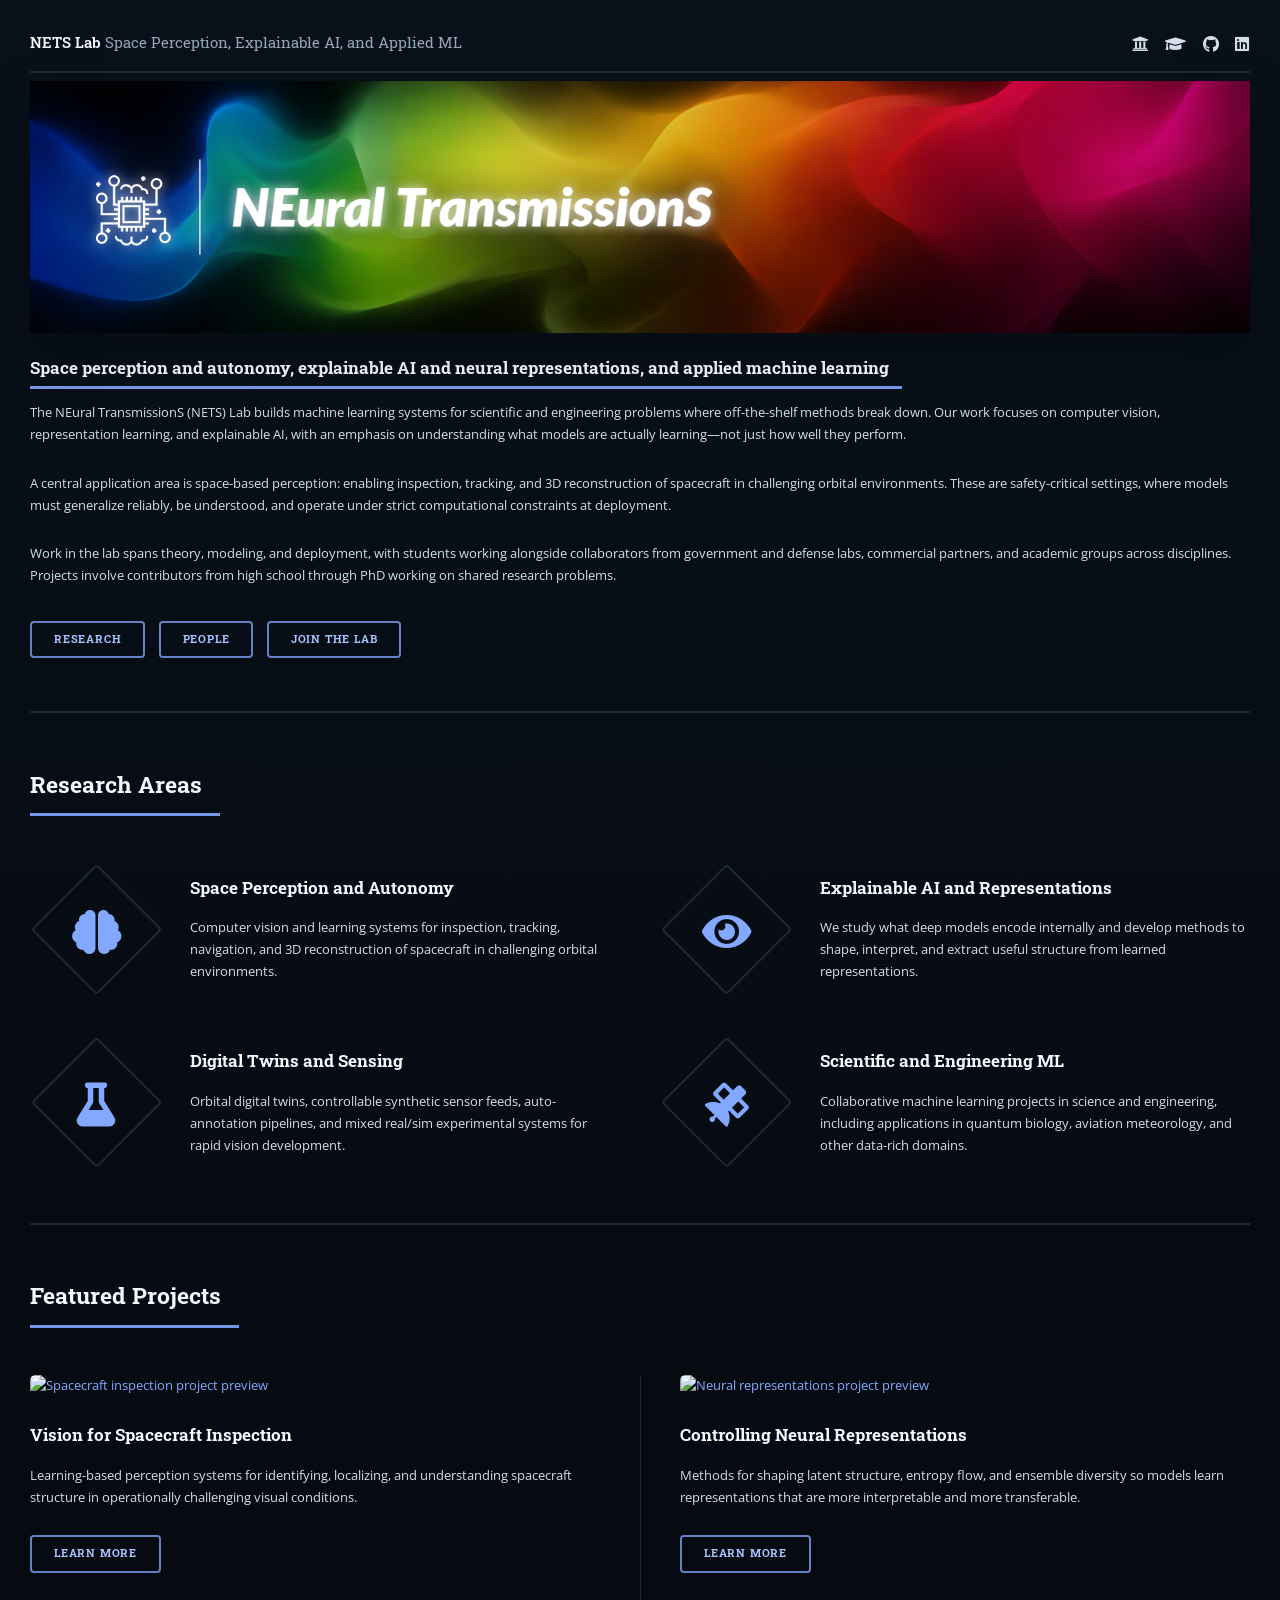
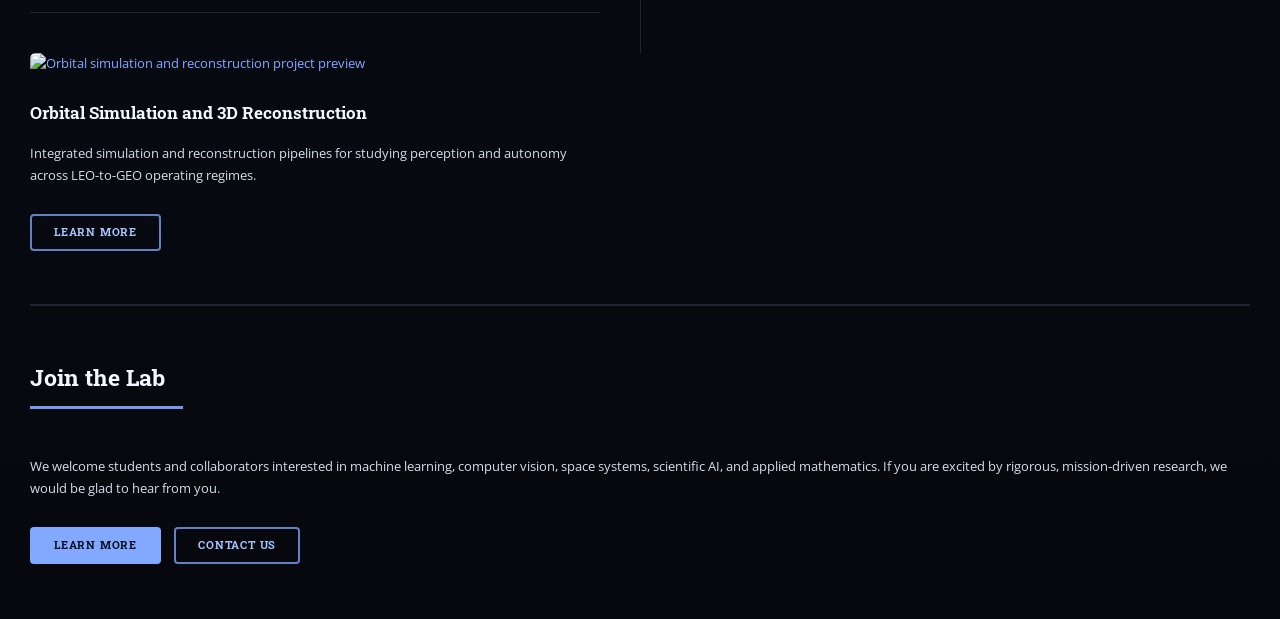
==== index.html @ 6cf7d1a0 "Initial NETS Lab website" ====
<!DOCTYPE HTML>
<!--
	Based on Editorial by HTML5 UP
	html5up.net | @ajlkn
	Free for personal and commercial use under the CCA 3.0 license
-->
<html>
	<head>
		<title>NETS Lab | NEural TransmissionS Lab</title>
		<meta charset="utf-8" />
		<meta name="viewport" content="width=device-width, initial-scale=1, user-scalable=no" />
		<meta name="description" content="NETS Lab studies space perception and autonomy, explainable AI and neural representations, and applied machine learning for scientific and engineering problems." />
		<link rel="stylesheet" href="assets/css/main.css" />
	</head>
	<body class="is-preload home-page">

		<!-- Wrapper -->
		<div id="wrapper">

			<!-- Main -->
			<div id="main">
				<div class="inner">

					<!-- Header -->
					<header id="header">
						<a href="index.html" class="logo">
							<strong>NETS Lab</strong>
							<span>Space Perception, Explainable AI, and Applied ML</span>
						</a>
						<ul class="icons">
							<li><a href="https://www.fit.edu/faculty-profiles/w/white-ryan/" class="icon solid fa-university"><span class="label">Faculty Profile</span></a></li>
							<li><a href="https://scholar.google.com/citations?hl=en&user=SHsJP3cAAAAJ&view_op=list_works" class="icon solid fa-graduation-cap"><span class="label">Google Scholar</span></a></li>
							<li><a href="https://github.com/NEural-TransmissionS" class="icon brands fa-github"><span class="label">GitHub</span></a></li>
							<li><a href="https://www.linkedin.com/in/ryan-white-326301b/" class="icon brands fa-linkedin"><span class="label">LinkedIn</span></a></li>
						</ul>
					</header>

					<!-- Banner -->
					<section class="banner-hero" aria-labelledby="nets-lab-title">
						<img src="images/nets-banner-bg.png" class="banner-bg" alt="" aria-hidden="true" />
						<div class="banner-overlay" aria-hidden="true"></div>
						<div class="banner-content">
							<img src="images/nets-banner-white.png" alt="NETS Lab logo" class="banner-logo" />
						</div>
					</section>

					<ul class="actions mobile-home-nav">
						<li><a href="about.html" class="button small">About</a></li>
						<li><a href="research.html" class="button small">Research</a></li>
						<li><a href="research.html#representative-projects" class="button small">Projects</a></li>
						<li><a href="research.html#all-publications" class="button small">Publications</a></li>
						<li><a href="people.html" class="button small">People</a></li>
						<li><a href="join.html" class="button small">Join</a></li>
						<li><a href="contact.html" class="button small">Contact</a></li>
					</ul>

					<!-- Intro -->
					<section class="home-intro">
						<header class="major">
							<h3 id="nets-lab-title">Space perception and autonomy, explainable AI and neural representations, and applied machine learning</h3>
						</header>

						<p>
							The NEural TransmissionS (NETS) Lab builds machine learning systems for scientific and engineering problems where off-the-shelf methods break down. Our work focuses on computer vision, representation learning, and explainable AI, with an emphasis on understanding what models are actually learning—not just how well they perform.
						</p>

						<p>
							A central application area is space-based perception: enabling inspection, tracking, and 3D reconstruction of spacecraft in challenging orbital environments. These are safety-critical settings, where models must generalize reliably, be understood, and operate under strict computational constraints at deployment.
						</p>

						<p>
							Work in the lab spans theory, modeling, and deployment, with students working alongside collaborators from government and defense labs, commercial partners, and academic groups across disciplines. Projects involve contributors from high school through PhD working on shared research problems.
						</p>

						<ul class="actions">
							<li><a href="research.html" class="button big">Research</a></li>
							<li><a href="people.html" class="button">People</a></li>
							<li><a href="join.html" class="button">Join the Lab</a></li>
						</ul>

					</section>

					<!-- Section: Research Areas -->
					<section>
						<header class="major">
							<h2>Research Areas</h2>
						</header>
						<div class="features">

							<article>
								<span class="icon solid fa-brain"></span>
								<div class="content">
									<h3>Space Perception and Autonomy</h3>
									<p>
										Computer vision and learning systems for inspection, tracking, navigation, and 3D reconstruction of spacecraft in challenging orbital environments.
									</p>
								</div>
							</article>

							<article>
								<span class="icon solid fa-eye"></span>
								<div class="content">
									<h3>Explainable AI and Representations</h3>
									<p>
										We study what deep models encode internally and develop methods to shape, interpret, and extract useful structure from learned representations.
									</p>
								</div>
							</article>

							<article>
								<span class="icon solid fa-flask"></span>
								<div class="content">
									<h3>Digital Twins and Sensing</h3>
									<p>
										Orbital digital twins, controllable synthetic sensor feeds, auto-annotation pipelines, and mixed real/sim experimental systems for rapid vision development.
									</p>
								</div>
							</article>

							<article>
								<span class="icon solid fa-satellite"></span>
								<div class="content">
									<h3>Scientific and Engineering ML</h3>
									<p>
										Collaborative machine learning projects in science and engineering, including applications in quantum biology, aviation meteorology, and other data-rich domains.
									</p>
								</div>
							</article>

						</div>
					</section>

					<!-- Section: Featured Projects -->
					<section>
						<header class="major">
							<h2>Featured Projects</h2>
						</header>
						<div class="posts">

							<article>
								<a href="research.html#representative-projects" class="image"><img src="images/project-1.jpg" alt="Spacecraft inspection project preview" /></a>
								<h3>Vision for Spacecraft Inspection</h3>
								<p>
									Learning-based perception systems for identifying, localizing, and understanding spacecraft structure in operationally challenging visual conditions.
								</p>
								<ul class="actions">
									<li><a href="research.html#representative-projects" class="button">Learn More</a></li>
								</ul>
							</article>

							<article>
								<a href="research.html#representative-projects" class="image"><img src="images/project-2.jpg" alt="Neural representations project preview" /></a>
								<h3>Controlling Neural Representations</h3>
								<p>
									Methods for shaping latent structure, entropy flow, and ensemble diversity so models learn representations that are more interpretable and more transferable.
								</p>
								<ul class="actions">
									<li><a href="research.html#representative-projects" class="button">Learn More</a></li>
								</ul>
							</article>

							<article>
								<a href="research.html#representative-projects" class="image"><img src="images/project-3.jpg" alt="Orbital simulation and reconstruction project preview" /></a>
								<h3>Orbital Simulation and 3D Reconstruction</h3>
								<p>
									Integrated simulation and reconstruction pipelines for studying perception and autonomy across LEO-to-GEO operating regimes.
								</p>
								<ul class="actions">
									<li><a href="research.html#representative-projects" class="button">Learn More</a></li>
								</ul>
							</article>

						</div>
					</section>

					<!-- Section: Join -->
					<section>
						<header class="major">
							<h2>Join the Lab</h2>
						</header>
						<p>
							We welcome students and collaborators interested in machine learning, computer vision, space systems, scientific AI, and applied mathematics. If you are excited by rigorous, mission-driven research, we would be glad to hear from you.
						</p>
						<ul class="actions">
							<li><a href="join.html" class="button primary">Learn More</a></li>
							<li><a href="contact.html" class="button">Contact Us</a></li>
						</ul>
					</section>

				</div>
			</div>

			<!-- Sidebar -->
			<div id="sidebar">
				<div class="inner">

					<!-- Menu -->
					<nav id="menu">
						<header class="major">
							<h2>Menu</h2>
						</header>
						<ul>
							<li><a href="index.html">Home</a></li>
							<li><a href="about.html">About the Lab</a></li>

							<li><a href="research.html">Research</a></li>
							<li><a href="people.html">People</a></li>

							<li><a href="join.html">Join the Lab</a></li>
							<li><a href="contact.html">Contact</a></li>
						</ul>
					</nav>

					<!-- Quick Links -->
					<section>
						<header class="major">
							<h2>Quick Links</h2>
						</header>
						<div class="mini-posts">

							<article>
								<a href="research.html#all-publications" class="image"><img src="images/publications-preview.jpg" alt="Publications preview" /></a>
								<p>Browse recent publications and selected scholarly output from the lab.</p>
							</article>

							<article>
								<a href="people.html" class="image"><img src="images/nets-people-preview.jpg" alt="NETS Lab group photo" /></a>
								<p>Meet current students, researchers, and collaborators in the lab.</p>
							</article>

							<article>
								<a href="join.html" class="image"><img src="images/join-preview.jpg" alt="Join preview" /></a>
								<p>Learn about opportunities for undergraduate, master's, and PhD students.</p>
							</article>

						</div>
						<ul class="actions">
							<li><a href="about.html" class="button">About NETS</a></li>
						</ul>
					</section>

					<!-- Contact -->
					<section>
						<header class="major">
							<h2>Get in touch</h2>
						</header>
						<p>
							For collaboration inquiries, student opportunities, or general questions about the lab, feel free to reach out.
						</p>
						<ul class="contact">
							<li class="icon solid fa-envelope">
								<a href="mailto:rwhite@fit.edu">rwhite@fit.edu</a>
							</li>
							<li class="icon solid fa-building">
								Florida Institute of Technology<br />
								Department of Mathematics and Systems Engineering<br />
								Melbourne, Florida
							</li>
							<li class="icon solid fa-globe">
								<a href="https://www.fit.edu/faculty-profiles/w/white-ryan/">Florida Tech faculty profile</a>
							</li>
						</ul>
					</section>

					<!-- Footer -->
					<footer id="footer">
						<p class="copyright">
							&copy; 2026 NETS Lab. All rights reserved.
						</p>
					</footer>

				</div>
			</div>

		</div>

		<!-- Scripts -->
		<script src="assets/js/jquery.min.js"></script>
		<script src="assets/js/browser.min.js"></script>
		<script src="assets/js/breakpoints.min.js"></script>
		<script src="assets/js/util.js"></script>
		<script src="assets/js/main.js"></script>

	</body>
</html>
---- assets/css/main.css ----
@import url(fontawesome-all.min.css);
@import url("https://fonts.googleapis.com/css?family=Open+Sans:400,600,400italic,600italic|Roboto+Slab:400,700");
/*
	Editorial by HTML5 UP
	html5up.net | @ajlkn
	Free for personal and commercial use under the CCA 3.0 license (html5up.net/license)
*/
html, body, div, span, applet, object,
iframe, h1, h2, h3, h4, h5, h6, p, blockquote,
pre, a, abbr, acronym, address, big, cite,
code, del, dfn, em, img, ins, kbd, q, s, samp,
small, strike, strong, sub, sup, tt, var, b,
u, i, center, dl, dt, dd, ol, ul, li, fieldset,
form, label, legend, table, caption, tbody,
tfoot, thead, tr, th, td, article, aside,
canvas, details, embed, figure, figcaption,
footer, header, hgroup, menu, nav, output, ruby,
section, summary, time, mark, audio, video {
  margin: 0;
  padding: 0;
  border: 0;
  font-size: 100%;
  font: inherit;
  vertical-align: baseline; }

article, aside, details, figcaption, figure,
footer, header, hgroup, menu, nav, section {
  display: block; }

body {
  line-height: 1; }

ol, ul {
  list-style: none; }

blockquote, q {
  quotes: none; }
  blockquote:before, blockquote:after, q:before, q:after {
    content: '';
    content: none; }

table {
  border-collapse: collapse;
  border-spacing: 0; }

body {
  -webkit-text-size-adjust: none; }

mark {
  background-color: transparent;
  color: inherit; }

input::-moz-focus-inner {
  border: 0;
  padding: 0; }

input, select, textarea {
  -moz-appearance: none;
  -webkit-appearance: none;
  -ms-appearance: none;
  appearance: none; }

/* Basic */
@-ms-viewport {
  width: device-width; }

body {
  -ms-overflow-style: scrollbar; }

@media screen and (max-width: 480px) {
  html, body {
    min-width: 320px; } }

html {
  box-sizing: border-box; }

*, *:before, *:after {
  box-sizing: inherit; }

:root {
  --nets-bg: #06080d;
  --nets-bg-elevated: #0b1119;
  --nets-bg-panel: #101823;
  --nets-bg-soft: #131d29;
  --nets-text: #d5dde8;
  --nets-text-strong: #f3f7ff;
  --nets-text-muted: #97a6ba;
  --nets-border: rgba(128, 148, 175, 0.2);
  --nets-accent: #83a8ff;
  --nets-accent-strong: #a9c5ff;
  --nets-shadow: 0 24px 64px rgba(0, 0, 0, 0.34);
}

body {
  background: #ffffff; }
  body.is-preload *, body.is-preload *:before, body.is-preload *:after, body.is-resizing *, body.is-resizing *:before, body.is-resizing *:after {
    -moz-animation: none !important;
    -webkit-animation: none !important;
    -ms-animation: none !important;
    animation: none !important;
    -moz-transition: none !important;
    -webkit-transition: none !important;
    -ms-transition: none !important;
    transition: none !important; }

/* Type */
body, input, select, textarea {
  color: #7f888f;
  font-family: "Open Sans", sans-serif;
  font-size: 13pt;
  font-weight: 400;
  line-height: 1.65; }
  @media screen and (max-width: 1680px) {
    body, input, select, textarea {
      font-size: 11pt; } }
  @media screen and (max-width: 1280px) {
    body, input, select, textarea {
      font-size: 10pt; } }
  @media screen and (max-width: 360px) {
    body, input, select, textarea {
      font-size: 9pt; } }

a {
  -moz-transition: color 0.2s ease-in-out, border-bottom-color 0.2s ease-in-out;
  -webkit-transition: color 0.2s ease-in-out, border-bottom-color 0.2s ease-in-out;
  -ms-transition: color 0.2s ease-in-out, border-bottom-color 0.2s ease-in-out;
  transition: color 0.2s ease-in-out, border-bottom-color 0.2s ease-in-out;
  border-bottom: dotted 1px;
  color: #f56a6a;
  text-decoration: none; }
  a:hover {
    border-bottom-color: #f56a6a;
    color: #f56a6a !important; }
    a:hover strong {
      color: inherit; }

strong, b {
  color: #3d4449;
  font-weight: 600; }

em, i {
  font-style: italic; }

p {
  margin: 0 0 2em 0; }

h1, h2, h3, h4, h5, h6 {
  color: #3d4449;
  font-family: "Roboto Slab", serif;
  font-weight: 700;
  line-height: 1.5;
  margin: 0 0 1em 0; }
  h1 a, h2 a, h3 a, h4 a, h5 a, h6 a {
    color: inherit;
    text-decoration: none;
    border-bottom: 0; }

h1 {
  font-size: 4em;
  margin: 0 0 0.5em 0;
  line-height: 1.3; }

h2 {
  font-size: 1.75em; }

h3 {
  font-size: 1.25em; }

h4 {
  font-size: 1.1em; }

h5 {
  font-size: 0.9em; }

h6 {
  font-size: 0.7em; }

@media screen and (max-width: 1680px) {
  h1 {
    font-size: 3.5em; } }

@media screen and (max-width: 980px) {
  h1 {
    font-size: 3.25em; } }

@media screen and (max-width: 736px) {
  h1 {
    font-size: 2em;
    line-height: 1.4; }
  h2 {
    font-size: 1.5em; } }

sub {
  font-size: 0.8em;
  position: relative;
  top: 0.5em; }

sup {
  font-size: 0.8em;
  position: relative;
  top: -0.5em; }

blockquote {
  border-left: solid 3px rgba(210, 215, 217, 0.75);
  font-style: italic;
  margin: 0 0 2em 0;
  padding: 0.5em 0 0.5em 2em; }

code {
  background: rgba(230, 235, 237, 0.25);
  border-radius: 0.375em;
  border: solid 1px rgba(210, 215, 217, 0.75);
  font-family: "Courier New", monospace;
  font-size: 0.9em;
  margin: 0 0.25em;
  padding: 0.25em 0.65em; }

pre {
  -webkit-overflow-scrolling: touch;
  font-family: "Courier New", monospace;
  font-size: 0.9em;
  margin: 0 0 2em 0; }
  pre code {
    display: block;
    line-height: 1.75;
    padding: 1em 1.5em;
    overflow-x: auto; }

hr {
  border: 0;
  border-bottom: solid 1px rgba(210, 215, 217, 0.75);
  margin: 2em 0; }
  hr.major {
    margin: 3em 0; }

.align-left {
  text-align: left; }

.align-center {
  text-align: center; }

.align-right {
  text-align: right; }

/* Row */
.row {
  display: flex;
  flex-wrap: wrap;
  box-sizing: border-box;
  align-items: stretch; }
  .row > * {
    box-sizing: border-box; }
  .row.gtr-uniform > * > :last-child {
    margin-bottom: 0; }
  .row.aln-left {
    justify-content: flex-start; }
  .row.aln-center {
    justify-content: center; }
  .row.aln-right {
    justify-content: flex-end; }
  .row.aln-top {
    align-items: flex-start; }
  .row.aln-middle {
    align-items: center; }
  .row.aln-bottom {
    align-items: flex-end; }
  .row > .imp {
    order: -1; }
  .row > .col-1 {
    width: 8.33333%; }
  .row > .off-1 {
    margin-left: 8.33333%; }
  .row > .col-2 {
    width: 16.66667%; }
  .row > .off-2 {
    margin-left: 16.66667%; }
  .row > .col-3 {
    width: 25%; }
  .row > .off-3 {
    margin-left: 25%; }
  .row > .col-4 {
    width: 33.33333%; }
  .row > .off-4 {
    margin-left: 33.33333%; }
  .row > .col-5 {
    width: 41.66667%; }
  .row > .off-5 {
    margin-left: 41.66667%; }
  .row > .col-6 {
    width: 50%; }
  .row > .off-6 {
    margin-left: 50%; }
  .row > .col-7 {
    width: 58.33333%; }
  .row > .off-7 {
    margin-left: 58.33333%; }
  .row > .col-8 {
    width: 66.66667%; }
  .row > .off-8 {
    margin-left: 66.66667%; }
  .row > .col-9 {
    width: 75%; }
  .row > .off-9 {
    margin-left: 75%; }
  .row > .col-10 {
    width: 83.33333%; }
  .row > .off-10 {
    margin-left: 83.33333%; }
  .row > .col-11 {
    width: 91.66667%; }
  .row > .off-11 {
    margin-left: 91.66667%; }
  .row > .col-12 {
    width: 100%; }
  .row > .off-12 {
    margin-left: 100%; }
  .row.gtr-0 {
    margin-top: 0;
    margin-left: 0em; }
    .row.gtr-0 > * {
      padding: 0 0 0 0em; }
    .row.gtr-0.gtr-uniform {
      margin-top: 0em; }
      .row.gtr-0.gtr-uniform > * {
        padding-top: 0em; }
  .row.gtr-25 {
    margin-top: 0;
    margin-left: -0.375em; }
    .row.gtr-25 > * {
      padding: 0 0 0 0.375em; }
    .row.gtr-25.gtr-uniform {
      margin-top: -0.375em; }
      .row.gtr-25.gtr-uniform > * {
        padding-top: 0.375em; }
  .row.gtr-50 {
    margin-top: 0;
    margin-left: -0.75em; }
    .row.gtr-50 > * {
      padding: 0 0 0 0.75em; }
    .row.gtr-50.gtr-uniform {
      margin-top: -0.75em; }
      .row.gtr-50.gtr-uniform > * {
        padding-top: 0.75em; }
  .row {
    margin-top: 0;
    margin-left: -1.5em; }
    .row > * {
      padding: 0 0 0 1.5em; }
    .row.gtr-uniform {
      margin-top: -1.5em; }
      .row.gtr-uniform > * {
        padding-top: 1.5em; }
  .row.gtr-150 {
    margin-top: 0;
    margin-left: -2.25em; }
    .row.gtr-150 > * {
      padding: 0 0 0 2.25em; }
    .row.gtr-150.gtr-uniform {
      margin-top: -2.25em; }
      .row.gtr-150.gtr-uniform > * {
        padding-top: 2.25em; }
  .row.gtr-200 {
    margin-top: 0;
    margin-left: -3em; }
    .row.gtr-200 > * {
      padding: 0 0 0 3em; }
    .row.gtr-200.gtr-uniform {
      margin-top: -3em; }
      .row.gtr-200.gtr-uniform > * {
        padding-top: 3em; }
  @media screen and (max-width: 1680px) {
    .row {
      display: flex;
      flex-wrap: wrap;
      box-sizing: border-box;
      align-items: stretch; }
      .row > * {
        box-sizing: border-box; }
      .row.gtr-uniform > * > :last-child {
        margin-bottom: 0; }
      .row.aln-left {
        justify-content: flex-start; }
      .row.aln-center {
        justify-content: center; }
      .row.aln-right {
        justify-content: flex-end; }
      .row.aln-top {
        align-items: flex-start; }
      .row.aln-middle {
        align-items: center; }
      .row.aln-bottom {
        align-items: flex-end; }
      .row > .imp-xlarge {
        order: -1; }
      .row > .col-1-xlarge {
        width: 8.33333%; }
      .row > .off-1-xlarge {
        margin-left: 8.33333%; }
      .row > .col-2-xlarge {
        width: 16.66667%; }
      .row > .off-2-xlarge {
        margin-left: 16.66667%; }
      .row > .col-3-xlarge {
        width: 25%; }
      .row > .off-3-xlarge {
        margin-left: 25%; }
      .row > .col-4-xlarge {
        width: 33.33333%; }
      .row > .off-4-xlarge {
        margin-left: 33.33333%; }
      .row > .col-5-xlarge {
        width: 41.66667%; }
      .row > .off-5-xlarge {
        margin-left: 41.66667%; }
      .row > .col-6-xlarge {
        width: 50%; }
      .row > .off-6-xlarge {
        margin-left: 50%; }
      .row > .col-7-xlarge {
        width: 58.33333%; }
      .row > .off-7-xlarge {
        margin-left: 58.33333%; }
      .row > .col-8-xlarge {
        width: 66.66667%; }
      .row > .off-8-xlarge {
        margin-left: 66.66667%; }
      .row > .col-9-xlarge {
        width: 75%; }
      .row > .off-9-xlarge {
        margin-left: 75%; }
      .row > .col-10-xlarge {
        width: 83.33333%; }
      .row > .off-10-xlarge {
        margin-left: 83.33333%; }
      .row > .col-11-xlarge {
        width: 91.66667%; }
      .row > .off-11-xlarge {
        margin-left: 91.66667%; }
      .row > .col-12-xlarge {
        width: 100%; }
      .row > .off-12-xlarge {
        margin-left: 100%; }
      .row.gtr-0 {
        margin-top: 0;
        margin-left: 0em; }
        .row.gtr-0 > * {
          padding: 0 0 0 0em; }
        .row.gtr-0.gtr-uniform {
          margin-top: 0em; }
          .row.gtr-0.gtr-uniform > * {
            padding-top: 0em; }
      .row.gtr-25 {
        margin-top: 0;
        margin-left: -0.375em; }
        .row.gtr-25 > * {
          padding: 0 0 0 0.375em; }
        .row.gtr-25.gtr-uniform {
          margin-top: -0.375em; }
          .row.gtr-25.gtr-uniform > * {
            padding-top: 0.375em; }
      .row.gtr-50 {
        margin-top: 0;
        margin-left: -0.75em; }
        .row.gtr-50 > * {
          padding: 0 0 0 0.75em; }
        .row.gtr-50.gtr-uniform {
          margin-top: -0.75em; }
          .row.gtr-50.gtr-uniform > * {
            padding-top: 0.75em; }
      .row {
        margin-top: 0;
        margin-left: -1.5em; }
        .row > * {
          padding: 0 0 0 1.5em; }
        .row.gtr-uniform {
          margin-top: -1.5em; }
          .row.gtr-uniform > * {
            padding-top: 1.5em; }
      .row.gtr-150 {
        margin-top: 0;
        margin-left: -2.25em; }
        .row.gtr-150 > * {
          padding: 0 0 0 2.25em; }
        .row.gtr-150.gtr-uniform {
          margin-top: -2.25em; }
          .row.gtr-150.gtr-uniform > * {
            padding-top: 2.25em; }
      .row.gtr-200 {
        margin-top: 0;
        margin-left: -3em; }
        .row.gtr-200 > * {
          padding: 0 0 0 3em; }
        .row.gtr-200.gtr-uniform {
          margin-top: -3em; }
          .row.gtr-200.gtr-uniform > * {
            padding-top: 3em; } }
  @media screen and (max-width: 1280px) {
    .row {
      display: flex;
      flex-wrap: wrap;
      box-sizing: border-box;
      align-items: stretch; }
      .row > * {
        box-sizing: border-box; }
      .row.gtr-uniform > * > :last-child {
        margin-bottom: 0; }
      .row.aln-left {
        justify-content: flex-start; }
      .row.aln-center {
        justify-content: center; }
      .row.aln-right {
        justify-content: flex-end; }
      .row.aln-top {
        align-items: flex-start; }
      .row.aln-middle {
        align-items: center; }
      .row.aln-bottom {
        align-items: flex-end; }
      .row > .imp-large {
        order: -1; }
      .row > .col-1-large {
        width: 8.33333%; }
      .row > .off-1-large {
        margin-left: 8.33333%; }
      .row > .col-2-large {
        width: 16.66667%; }
      .row > .off-2-large {
        margin-left: 16.66667%; }
      .row > .col-3-large {
        width: 25%; }
      .row > .off-3-large {
        margin-left: 25%; }
      .row > .col-4-large {
        width: 33.33333%; }
      .row > .off-4-large {
        margin-left: 33.33333%; }
      .row > .col-5-large {
        width: 41.66667%; }
      .row > .off-5-large {
        margin-left: 41.66667%; }
      .row > .col-6-large {
        width: 50%; }
      .row > .off-6-large {
        margin-left: 50%; }
      .row > .col-7-large {
        width: 58.33333%; }
      .row > .off-7-large {
        margin-left: 58.33333%; }
      .row > .col-8-large {
        width: 66.66667%; }
      .row > .off-8-large {
        margin-left: 66.66667%; }
      .row > .col-9-large {
        width: 75%; }
      .row > .off-9-large {
        margin-left: 75%; }
      .row > .col-10-large {
        width: 83.33333%; }
      .row > .off-10-large {
        margin-left: 83.33333%; }
      .row > .col-11-large {
        width: 91.66667%; }
      .row > .off-11-large {
        margin-left: 91.66667%; }
      .row > .col-12-large {
        width: 100%; }
      .row > .off-12-large {
        margin-left: 100%; }
      .row.gtr-0 {
        margin-top: 0;
        margin-left: 0em; }
        .row.gtr-0 > * {
          padding: 0 0 0 0em; }
        .row.gtr-0.gtr-uniform {
          margin-top: 0em; }
          .row.gtr-0.gtr-uniform > * {
            padding-top: 0em; }
      .row.gtr-25 {
        margin-top: 0;
        margin-left: -0.375em; }
        .row.gtr-25 > * {
          padding: 0 0 0 0.375em; }
        .row.gtr-25.gtr-uniform {
          margin-top: -0.375em; }
          .row.gtr-25.gtr-uniform > * {
            padding-top: 0.375em; }
      .row.gtr-50 {
        margin-top: 0;
        margin-left: -0.75em; }
        .row.gtr-50 > * {
          padding: 0 0 0 0.75em; }
        .row.gtr-50.gtr-uniform {
          margin-top: -0.75em; }
          .row.gtr-50.gtr-uniform > * {
            padding-top: 0.75em; }
      .row {
        margin-top: 0;
        margin-left: -1.5em; }
        .row > * {
          padding: 0 0 0 1.5em; }
        .row.gtr-uniform {
          margin-top: -1.5em; }
          .row.gtr-uniform > * {
            padding-top: 1.5em; }
      .row.gtr-150 {
        margin-top: 0;
        margin-left: -2.25em; }
        .row.gtr-150 > * {
          padding: 0 0 0 2.25em; }
        .row.gtr-150.gtr-uniform {
          margin-top: -2.25em; }
          .row.gtr-150.gtr-uniform > * {
            padding-top: 2.25em; }
      .row.gtr-200 {
        margin-top: 0;
        margin-left: -3em; }
        .row.gtr-200 > * {
          padding: 0 0 0 3em; }
        .row.gtr-200.gtr-uniform {
          margin-top: -3em; }
          .row.gtr-200.gtr-uniform > * {
            padding-top: 3em; } }
  @media screen and (max-width: 980px) {
    .row {
      display: flex;
      flex-wrap: wrap;
      box-sizing: border-box;
      align-items: stretch; }
      .row > * {
        box-sizing: border-box; }
      .row.gtr-uniform > * > :last-child {
        margin-bottom: 0; }
      .row.aln-left {
        justify-content: flex-start; }
      .row.aln-center {
        justify-content: center; }
      .row.aln-right {
        justify-content: flex-end; }
      .row.aln-top {
        align-items: flex-start; }
      .row.aln-middle {
        align-items: center; }
      .row.aln-bottom {
        align-items: flex-end; }
      .row > .imp-medium {
        order: -1; }
      .row > .col-1-medium {
        width: 8.33333%; }
      .row > .off-1-medium {
        margin-left: 8.33333%; }
      .row > .col-2-medium {
        width: 16.66667%; }
      .row > .off-2-medium {
        margin-left: 16.66667%; }
      .row > .col-3-medium {
        width: 25%; }
      .row > .off-3-medium {
        margin-left: 25%; }
      .row > .col-4-medium {
        width: 33.33333%; }
      .row > .off-4-medium {
        margin-left: 33.33333%; }
      .row > .col-5-medium {
        width: 41.66667%; }
      .row > .off-5-medium {
        margin-left: 41.66667%; }
      .row > .col-6-medium {
        width: 50%; }
      .row > .off-6-medium {
        margin-left: 50%; }
      .row > .col-7-medium {
        width: 58.33333%; }
      .row > .off-7-medium {
        margin-left: 58.33333%; }
      .row > .col-8-medium {
        width: 66.66667%; }
      .row > .off-8-medium {
        margin-left: 66.66667%; }
      .row > .col-9-medium {
        width: 75%; }
      .row > .off-9-medium {
        margin-left: 75%; }
      .row > .col-10-medium {
        width: 83.33333%; }
      .row > .off-10-medium {
        margin-left: 83.33333%; }
      .row > .col-11-medium {
        width: 91.66667%; }
      .row > .off-11-medium {
        margin-left: 91.66667%; }
      .row > .col-12-medium {
        width: 100%; }
      .row > .off-12-medium {
        margin-left: 100%; }
      .row.gtr-0 {
        margin-top: 0;
        margin-left: 0em; }
        .row.gtr-0 > * {
          padding: 0 0 0 0em; }
        .row.gtr-0.gtr-uniform {
          margin-top: 0em; }
          .row.gtr-0.gtr-uniform > * {
            padding-top: 0em; }
      .row.gtr-25 {
        margin-top: 0;
        margin-left: -0.375em; }
        .row.gtr-25 > * {
          padding: 0 0 0 0.375em; }
        .row.gtr-25.gtr-uniform {
          margin-top: -0.375em; }
          .row.gtr-25.gtr-uniform > * {
            padding-top: 0.375em; }
      .row.gtr-50 {
        margin-top: 0;
        margin-left: -0.75em; }
        .row.gtr-50 > * {
          padding: 0 0 0 0.75em; }
        .row.gtr-50.gtr-uniform {
          margin-top: -0.75em; }
          .row.gtr-50.gtr-uniform > * {
            padding-top: 0.75em; }
      .row {
        margin-top: 0;
        margin-left: -1.5em; }
        .row > * {
          padding: 0 0 0 1.5em; }
        .row.gtr-uniform {
          margin-top: -1.5em; }
          .row.gtr-uniform > * {
            padding-top: 1.5em; }
      .row.gtr-150 {
        margin-top: 0;
        margin-left: -2.25em; }
        .row.gtr-150 > * {
          padding: 0 0 0 2.25em; }
        .row.gtr-150.gtr-uniform {
          margin-top: -2.25em; }
          .row.gtr-150.gtr-uniform > * {
            padding-top: 2.25em; }
      .row.gtr-200 {
        margin-top: 0;
        margin-left: -3em; }
        .row.gtr-200 > * {
          padding: 0 0 0 3em; }
        .row.gtr-200.gtr-uniform {
          margin-top: -3em; }
          .row.gtr-200.gtr-uniform > * {
            padding-top: 3em; } }
  @media screen and (max-width: 736px) {
    .row {
      display: flex;
      flex-wrap: wrap;
      box-sizing: border-box;
      align-items: stretch; }
      .row > * {
        box-sizing: border-box; }
      .row.gtr-uniform > * > :last-child {
        margin-bottom: 0; }
      .row.aln-left {
        justify-content: flex-start; }
      .row.aln-center {
        justify-content: center; }
      .row.aln-right {
        justify-content: flex-end; }
      .row.aln-top {
        align-items: flex-start; }
      .row.aln-middle {
        align-items: center; }
      .row.aln-bottom {
        align-items: flex-end; }
      .row > .imp-small {
        order: -1; }
      .row > .col-1-small {
        width: 8.33333%; }
      .row > .off-1-small {
        margin-left: 8.33333%; }
      .row > .col-2-small {
        width: 16.66667%; }
      .row > .off-2-small {
        margin-left: 16.66667%; }
      .row > .col-3-small {
        width: 25%; }
      .row > .off-3-small {
        margin-left: 25%; }
      .row > .col-4-small {
        width: 33.33333%; }
      .row > .off-4-small {
        margin-left: 33.33333%; }
      .row > .col-5-small {
        width: 41.66667%; }
      .row > .off-5-small {
        margin-left: 41.66667%; }
      .row > .col-6-small {
        width: 50%; }
      .row > .off-6-small {
        margin-left: 50%; }
      .row > .col-7-small {
        width: 58.33333%; }
      .row > .off-7-small {
        margin-left: 58.33333%; }
      .row > .col-8-small {
        width: 66.66667%; }
      .row > .off-8-small {
        margin-left: 66.66667%; }
      .row > .col-9-small {
        width: 75%; }
      .row > .off-9-small {
        margin-left: 75%; }
      .row > .col-10-small {
        width: 83.33333%; }
      .row > .off-10-small {
        margin-left: 83.33333%; }
      .row > .col-11-small {
        width: 91.66667%; }
      .row > .off-11-small {
        margin-left: 91.66667%; }
      .row > .col-12-small {
        width: 100%; }
      .row > .off-12-small {
        margin-left: 100%; }
      .row.gtr-0 {
        margin-top: 0;
        margin-left: 0em; }
        .row.gtr-0 > * {
          padding: 0 0 0 0em; }
        .row.gtr-0.gtr-uniform {
          margin-top: 0em; }
          .row.gtr-0.gtr-uniform > * {
            padding-top: 0em; }
      .row.gtr-25 {
        margin-top: 0;
        margin-left: -0.375em; }
        .row.gtr-25 > * {
          padding: 0 0 0 0.375em; }
        .row.gtr-25.gtr-uniform {
          margin-top: -0.375em; }
          .row.gtr-25.gtr-uniform > * {
            padding-top: 0.375em; }
      .row.gtr-50 {
        margin-top: 0;
        margin-left: -0.75em; }
        .row.gtr-50 > * {
          padding: 0 0 0 0.75em; }
        .row.gtr-50.gtr-uniform {
          margin-top: -0.75em; }
          .row.gtr-50.gtr-uniform > * {
            padding-top: 0.75em; }
      .row {
        margin-top: 0;
        margin-left: -1.5em; }
        .row > * {
          padding: 0 0 0 1.5em; }
        .row.gtr-uniform {
          margin-top: -1.5em; }
          .row.gtr-uniform > * {
            padding-top: 1.5em; }
      .row.gtr-150 {
        margin-top: 0;
        margin-left: -2.25em; }
        .row.gtr-150 > * {
          padding: 0 0 0 2.25em; }
        .row.gtr-150.gtr-uniform {
          margin-top: -2.25em; }
          .row.gtr-150.gtr-uniform > * {
            padding-top: 2.25em; }
      .row.gtr-200 {
        margin-top: 0;
        margin-left: -3em; }
        .row.gtr-200 > * {
          padding: 0 0 0 3em; }
        .row.gtr-200.gtr-uniform {
          margin-top: -3em; }
          .row.gtr-200.gtr-uniform > * {
            padding-top: 3em; } }
  @media screen and (max-width: 480px) {
    .row {
      display: flex;
      flex-wrap: wrap;
      box-sizing: border-box;
      align-items: stretch; }
      .row > * {
        box-sizing: border-box; }
      .row.gtr-uniform > * > :last-child {
        margin-bottom: 0; }
      .row.aln-left {
        justify-content: flex-start; }
      .row.aln-center {
        justify-content: center; }
      .row.aln-right {
        justify-content: flex-end; }
      .row.aln-top {
        align-items: flex-start; }
      .row.aln-middle {
        align-items: center; }
      .row.aln-bottom {
        align-items: flex-end; }
      .row > .imp-xsmall {
        order: -1; }
      .row > .col-1-xsmall {
        width: 8.33333%; }
      .row > .off-1-xsmall {
        margin-left: 8.33333%; }
      .row > .col-2-xsmall {
        width: 16.66667%; }
      .row > .off-2-xsmall {
        margin-left: 16.66667%; }
      .row > .col-3-xsmall {
        width: 25%; }
      .row > .off-3-xsmall {
        margin-left: 25%; }
      .row > .col-4-xsmall {
        width: 33.33333%; }
      .row > .off-4-xsmall {
        margin-left: 33.33333%; }
      .row > .col-5-xsmall {
        width: 41.66667%; }
      .row > .off-5-xsmall {
        margin-left: 41.66667%; }
      .row > .col-6-xsmall {
        width: 50%; }
      .row > .off-6-xsmall {
        margin-left: 50%; }
      .row > .col-7-xsmall {
        width: 58.33333%; }
      .row > .off-7-xsmall {
        margin-left: 58.33333%; }
      .row > .col-8-xsmall {
        width: 66.66667%; }
      .row > .off-8-xsmall {
        margin-left: 66.66667%; }
      .row > .col-9-xsmall {
        width: 75%; }
      .row > .off-9-xsmall {
        margin-left: 75%; }
      .row > .col-10-xsmall {
        width: 83.33333%; }
      .row > .off-10-xsmall {
        margin-left: 83.33333%; }
      .row > .col-11-xsmall {
        width: 91.66667%; }
      .row > .off-11-xsmall {
        margin-left: 91.66667%; }
      .row > .col-12-xsmall {
        width: 100%; }
      .row > .off-12-xsmall {
        margin-left: 100%; }
      .row.gtr-0 {
        margin-top: 0;
        margin-left: 0em; }
        .row.gtr-0 > * {
          padding: 0 0 0 0em; }
        .row.gtr-0.gtr-uniform {
          margin-top: 0em; }
          .row.gtr-0.gtr-uniform > * {
            padding-top: 0em; }
      .row.gtr-25 {
        margin-top: 0;
        margin-left: -0.375em; }
        .row.gtr-25 > * {
          padding: 0 0 0 0.375em; }
        .row.gtr-25.gtr-uniform {
          margin-top: -0.375em; }
          .row.gtr-25.gtr-uniform > * {
            padding-top: 0.375em; }
      .row.gtr-50 {
        margin-top: 0;
        margin-left: -0.75em; }
        .row.gtr-50 > * {
          padding: 0 0 0 0.75em; }
        .row.gtr-50.gtr-uniform {
          margin-top: -0.75em; }
          .row.gtr-50.gtr-uniform > * {
            padding-top: 0.75em; }
      .row {
        margin-top: 0;
        margin-left: -1.5em; }
        .row > * {
          padding: 0 0 0 1.5em; }
        .row.gtr-uniform {
          margin-top: -1.5em; }
          .row.gtr-uniform > * {
            padding-top: 1.5em; }
      .row.gtr-150 {
        margin-top: 0;
        margin-left: -2.25em; }
        .row.gtr-150 > * {
          padding: 0 0 0 2.25em; }
        .row.gtr-150.gtr-uniform {
          margin-top: -2.25em; }
          .row.gtr-150.gtr-uniform > * {
            padding-top: 2.25em; }
      .row.gtr-200 {
        margin-top: 0;
        margin-left: -3em; }
        .row.gtr-200 > * {
          padding: 0 0 0 3em; }
        .row.gtr-200.gtr-uniform {
          margin-top: -3em; }
          .row.gtr-200.gtr-uniform > * {
            padding-top: 3em; } }

/* Section/Article */
section.special, article.special {
  text-align: center; }

header p {
  font-family: "Roboto Slab", serif;
  font-size: 1em;
  font-weight: 400;
  letter-spacing: 0.075em;
  margin-top: -0.5em;
  text-transform: uppercase; }

header.major > :last-child {
  border-bottom: solid 3px #f56a6a;
  display: inline-block;
  margin: 0 0 2em 0;
  padding: 0 0.75em 0.5em 0; }

header.main > :last-child {
  margin: 0 0 1em 0; }

/* Form */
form {
  margin: 0 0 2em 0; }

label {
  color: #3d4449;
  display: block;
  font-size: 0.9em;
  font-weight: 600;
  margin: 0 0 1em 0; }

input[type="text"],
input[type="password"],
input[type="email"],
input[type="tel"],
input[type="search"],
input[type="url"],
select,
textarea {
  -moz-appearance: none;
  -webkit-appearance: none;
  -ms-appearance: none;
  appearance: none;
  background: #ffffff;
  border-radius: 0.375em;
  border: none;
  border: solid 1px rgba(210, 215, 217, 0.75);
  color: inherit;
  display: block;
  outline: 0;
  padding: 0 1em;
  text-decoration: none;
  width: 100%; }
  input[type="text"]:invalid,
  input[type="password"]:invalid,
  input[type="email"]:invalid,
  input[type="tel"]:invalid,
  input[type="search"]:invalid,
  input[type="url"]:invalid,
  select:invalid,
  textarea:invalid {
    box-shadow: none; }
  input[type="text"]:focus,
  input[type="password"]:focus,
  input[type="email"]:focus,
  input[type="tel"]:focus,
  input[type="search"]:focus,
  input[type="url"]:focus,
  select:focus,
  textarea:focus {
    border-color: #f56a6a;
    box-shadow: 0 0 0 1px #f56a6a; }

select {
  background-image: url("data:image/svg+xml;charset=utf8,%3Csvg xmlns='http://www.w3.org/2000/svg' width='40' height='40' preserveAspectRatio='none' viewBox='0 0 40 40'%3E%3Cpath d='M9.4,12.3l10.4,10.4l10.4-10.4c0.2-0.2,0.5-0.4,0.9-0.4c0.3,0,0.6,0.1,0.9,0.4l3.3,3.3c0.2,0.2,0.4,0.5,0.4,0.9 c0,0.4-0.1,0.6-0.4,0.9L20.7,31.9c-0.2,0.2-0.5,0.4-0.9,0.4c-0.3,0-0.6-0.1-0.9-0.4L4.3,17.3c-0.2-0.2-0.4-0.5-0.4-0.9 c0-0.4,0.1-0.6,0.4-0.9l3.3-3.3c0.2-0.2,0.5-0.4,0.9-0.4S9.1,12.1,9.4,12.3z' fill='rgba(210, 215, 217, 0.75)' /%3E%3C/svg%3E");
  background-size: 1.25em;
  background-repeat: no-repeat;
  background-position: calc(100% - 1em) center;
  height: 2.75em;
  padding-right: 2.75em;
  text-overflow: ellipsis; }
  select option {
    color: #3d4449;
    background: #ffffff; }
  select:focus::-ms-value {
    background-color: transparent; }
  select::-ms-expand {
    display: none; }

input[type="text"],
input[type="password"],
input[type="email"],
input[type="tel"],
input[type="search"],
input[type="url"],
select {
  height: 2.75em; }

textarea {
  padding: 0.75em 1em; }

input[type="checkbox"],
input[type="radio"] {
  -moz-appearance: none;
  -webkit-appearance: none;
  -ms-appearance: none;
  appearance: none;
  display: block;
  float: left;
  margin-right: -2em;
  opacity: 0;
  width: 1em;
  z-index: -1; }
  input[type="checkbox"] + label,
  input[type="radio"] + label {
    text-decoration: none;
    color: #7f888f;
    cursor: pointer;
    display: inline-block;
    font-size: 1em;
    font-weight: 400;
    padding-left: 2.4em;
    padding-right: 0.75em;
    position: relative; }
    input[type="checkbox"] + label:before,
    input[type="radio"] + label:before {
      -moz-osx-font-smoothing: grayscale;
      -webkit-font-smoothing: antialiased;
      display: inline-block;
      font-style: normal;
      font-variant: normal;
      text-rendering: auto;
      line-height: 1;
      text-transform: none !important;
      font-family: 'Font Awesome 5 Free';
      font-weight: 900; }
    input[type="checkbox"] + label:before,
    input[type="radio"] + label:before {
      background: #ffffff;
      border-radius: 0.375em;
      border: solid 1px rgba(210, 215, 217, 0.75);
      content: '';
      display: inline-block;
      font-size: 0.8em;
      height: 2.0625em;
      left: 0;
      line-height: 2.0625em;
      position: absolute;
      text-align: center;
      top: 0;
      width: 2.0625em; }
  input[type="checkbox"]:checked + label:before,
  input[type="radio"]:checked + label:before {
    background: #3d4449;
    border-color: #3d4449;
    color: #ffffff;
    content: '\f00c'; }
  input[type="checkbox"]:focus + label:before,
  input[type="radio"]:focus + label:before {
    border-color: #f56a6a;
    box-shadow: 0 0 0 1px #f56a6a; }

input[type="checkbox"] + label:before {
  border-radius: 0.375em; }

input[type="radio"] + label:before {
  border-radius: 100%; }

::-webkit-input-placeholder {
  color: #9fa3a6 !important;
  opacity: 1.0; }

:-moz-placeholder {
  color: #9fa3a6 !important;
  opacity: 1.0; }

::-moz-placeholder {
  color: #9fa3a6 !important;
  opacity: 1.0; }

:-ms-input-placeholder {
  color: #9fa3a6 !important;
  opacity: 1.0; }

/* Box */
.box {
  border-radius: 0.375em;
  border: solid 1px rgba(210, 215, 217, 0.75);
  margin-bottom: 2em;
  padding: 1.5em; }
  .box > :last-child,
  .box > :last-child > :last-child,
  .box > :last-child > :last-child > :last-child {
    margin-bottom: 0; }
  .box.alt {
    border: 0;
    border-radius: 0;
    padding: 0; }

/* Icon */
.icon {
  text-decoration: none;
  border-bottom: none;
  position: relative; }
  .icon:before {
    -moz-osx-font-smoothing: grayscale;
    -webkit-font-smoothing: antialiased;
    display: inline-block;
    font-style: normal;
    font-variant: normal;
    text-rendering: auto;
    line-height: 1;
    text-transform: none !important;
    font-family: 'Font Awesome 5 Free';
    font-weight: 400; }
  .icon > .label {
    display: none; }
  .icon:before {
    line-height: inherit; }
  .icon.solid:before {
    font-weight: 900; }
  .icon.brands:before {
    font-family: 'Font Awesome 5 Brands'; }

/* Image */
.image {
  border-radius: 0.375em;
  border: 0;
  display: inline-block;
  position: relative; }
  .image img {
    border-radius: 0.375em;
    display: block; }
  .image.left, .image.right {
    max-width: 40%; }
    .image.left img, .image.right img {
      width: 100%; }
  .image.left {
    float: left;
    padding: 0 1.5em 1em 0;
    top: 0.25em; }
  .image.right {
    float: right;
    padding: 0 0 1em 1.5em;
    top: 0.25em; }
  .image.fit {
    display: block;
    margin: 0 0 2em 0;
    width: 100%; }
    .image.fit img {
      width: 100%; }
  .image.main {
    display: block;
    margin: 0 0 3em 0;
    width: 100%; }
    .image.main img {
      width: 100%; }

a.image {
  overflow: hidden; }
  a.image img {
    -moz-transition: -moz-transform 0.2s ease;
    -webkit-transition: -webkit-transform 0.2s ease;
    -ms-transition: -ms-transform 0.2s ease;
    transition: transform 0.2s ease; }
  a.image:hover img {
    -moz-transform: scale(1.075);
    -webkit-transform: scale(1.075);
    -ms-transform: scale(1.075);
    transform: scale(1.075); }

/* List */
ol {
  list-style: decimal;
  margin: 0 0 2em 0;
  padding-left: 1.25em; }
  ol li {
    padding-left: 0.25em; }

ul {
  list-style: disc;
  margin: 0 0 2em 0;
  padding-left: 1em; }
  ul li {
    padding-left: 0.5em; }
  ul.alt {
    list-style: none;
    padding-left: 0; }
    ul.alt li {
      border-top: solid 1px rgba(210, 215, 217, 0.75);
      padding: 0.5em 0; }
      ul.alt li:first-child {
        border-top: 0;
        padding-top: 0; }

dl {
  margin: 0 0 2em 0; }
  dl dt {
    display: block;
    font-weight: 600;
    margin: 0 0 1em 0; }
  dl dd {
    margin-left: 2em; }

/* Actions */
ul.actions {
  display: -moz-flex;
  display: -webkit-flex;
  display: -ms-flex;
  display: flex;
  cursor: default;
  list-style: none;
  margin-left: -1em;
  padding-left: 0; }
  ul.actions li {
    padding: 0 0 0 1em;
    vertical-align: middle; }
  ul.actions.special {
    -moz-justify-content: center;
    -webkit-justify-content: center;
    -ms-justify-content: center;
    justify-content: center;
    width: 100%;
    margin-left: 0; }
    ul.actions.special li:first-child {
      padding-left: 0; }
  ul.actions.stacked {
    -moz-flex-direction: column;
    -webkit-flex-direction: column;
    -ms-flex-direction: column;
    flex-direction: column;
    margin-left: 0; }
    ul.actions.stacked li {
      padding: 1.3em 0 0 0; }
      ul.actions.stacked li:first-child {
        padding-top: 0; }
  ul.actions.fit {
    width: calc(100% + 1em); }
    ul.actions.fit li {
      -moz-flex-grow: 1;
      -webkit-flex-grow: 1;
      -ms-flex-grow: 1;
      flex-grow: 1;
      -moz-flex-shrink: 1;
      -webkit-flex-shrink: 1;
      -ms-flex-shrink: 1;
      flex-shrink: 1;
      width: 100%; }
      ul.actions.fit li > * {
        width: 100%; }
    ul.actions.fit.stacked {
      width: 100%; }

/* Icons */
ul.icons {
  cursor: default;
  list-style: none;
  padding-left: 0; }
  ul.icons li {
    display: inline-block;
    padding: 0 1em 0 0; }
    ul.icons li:last-child {
      padding-right: 0; }
    ul.icons li .icon {
      color: inherit; }
      ul.icons li .icon:before {
        font-size: 1.25em; }

/* Contact */
ul.contact {
  list-style: none;
  padding: 0; }
  ul.contact li {
    text-decoration: none;
    border-top: solid 1px rgba(210, 215, 217, 0.75);
    margin: 1.5em 0 0 0;
    padding: 1.5em 0 0 3em;
    position: relative; }
    ul.contact li:before {
      -moz-osx-font-smoothing: grayscale;
      -webkit-font-smoothing: antialiased;
      display: inline-block;
      font-style: normal;
      font-variant: normal;
      text-rendering: auto;
      line-height: 1;
      text-transform: none !important;
      font-family: 'Font Awesome 5 Free';
      font-weight: 400; }
    ul.contact li:before {
      color: #f56a6a;
      display: inline-block;
      font-size: 1.5em;
      height: 1.125em;
      left: 0;
      line-height: 1.125em;
      position: absolute;
      text-align: center;
      top: 1em;
      width: 1.5em; }
    ul.contact li:first-child {
      border-top: 0;
      margin-top: 0;
      padding-top: 0; }
      ul.contact li:first-child:before {
        top: 0; }
    ul.contact li a {
      color: inherit; }

/* Pagination */
ul.pagination {
  cursor: default;
  list-style: none;
  padding-left: 0; }
  ul.pagination li {
    display: inline-block;
    padding-left: 0;
    vertical-align: middle; }
    ul.pagination li > .page {
      -moz-transition: background-color 0.2s ease-in-out, color 0.2s ease-in-out;
      -webkit-transition: background-color 0.2s ease-in-out, color 0.2s ease-in-out;
      -ms-transition: background-color 0.2s ease-in-out, color 0.2s ease-in-out;
      transition: background-color 0.2s ease-in-out, color 0.2s ease-in-out;
      border-bottom: 0;
      border-radius: 0.375em;
      display: inline-block;
      font-size: 0.8em;
      font-weight: 600;
      height: 2em;
      line-height: 2em;
      margin: 0 0.125em;
      min-width: 2em;
      padding: 0 0.5em;
      text-align: center; }
      ul.pagination li > .page.active {
        background-color: #f56a6a;
        color: #ffffff !important; }
        ul.pagination li > .page.active:hover {
          background-color: #f67878; }
        ul.pagination li > .page.active:active {
          background-color: #f45c5c; }
    ul.pagination li:first-child {
      padding-right: 0.75em; }
    ul.pagination li:last-child {
      padding-left: 0.75em; }
  @media screen and (max-width: 480px) {
    ul.pagination li:nth-child(n+2):nth-last-child(n+2) {
      display: none; }
    ul.pagination li:first-child {
      padding-right: 0; } }

/* Table */
.table-wrapper {
  -webkit-overflow-scrolling: touch;
  overflow-x: auto; }

table {
  margin: 0 0 2em 0;
  width: 100%; }
  table tbody tr {
    border: solid 1px rgba(210, 215, 217, 0.75);
    border-left: 0;
    border-right: 0; }
    table tbody tr:nth-child(2n + 1) {
      background-color: rgba(230, 235, 237, 0.25); }
  table td {
    padding: 0.75em 0.75em; }
  table th {
    color: #3d4449;
    font-size: 0.9em;
    font-weight: 600;
    padding: 0 0.75em 0.75em 0.75em;
    text-align: left; }
  table thead {
    border-bottom: solid 2px rgba(210, 215, 217, 0.75); }
  table tfoot {
    border-top: solid 2px rgba(210, 215, 217, 0.75); }
  table.alt {
    border-collapse: separate; }
    table.alt tbody tr td {
      border: solid 1px rgba(210, 215, 217, 0.75);
      border-left-width: 0;
      border-top-width: 0; }
      table.alt tbody tr td:first-child {
        border-left-width: 1px; }
    table.alt tbody tr:first-child td {
      border-top-width: 1px; }
    table.alt thead {
      border-bottom: 0; }
    table.alt tfoot {
      border-top: 0; }

/* Button */
input[type="submit"],
input[type="reset"],
input[type="button"],
button,
.button {
  -moz-appearance: none;
  -webkit-appearance: none;
  -ms-appearance: none;
  appearance: none;
  -moz-transition: background-color 0.2s ease-in-out, color 0.2s ease-in-out;
  -webkit-transition: background-color 0.2s ease-in-out, color 0.2s ease-in-out;
  -ms-transition: background-color 0.2s ease-in-out, color 0.2s ease-in-out;
  transition: background-color 0.2s ease-in-out, color 0.2s ease-in-out;
  background-color: transparent;
  border-radius: 0.375em;
  border: 0;
  box-shadow: inset 0 0 0 2px #f56a6a;
  color: #f56a6a !important;
  cursor: pointer;
  display: inline-block;
  font-family: "Roboto Slab", serif;
  font-size: 0.8em;
  font-weight: 700;
  height: 3.5em;
  letter-spacing: 0.075em;
  line-height: 3.5em;
  padding: 0 2.25em;
  text-align: center;
  text-decoration: none;
  text-transform: uppercase;
  white-space: nowrap; }
  input[type="submit"]:hover,
  input[type="reset"]:hover,
  input[type="button"]:hover,
  button:hover,
  .button:hover {
    background-color: rgba(245, 106, 106, 0.05); }
  input[type="submit"]:active,
  input[type="reset"]:active,
  input[type="button"]:active,
  button:active,
  .button:active {
    background-color: rgba(245, 106, 106, 0.15); }
  input[type="submit"].icon:before,
  input[type="reset"].icon:before,
  input[type="button"].icon:before,
  button.icon:before,
  .button.icon:before {
    margin-right: 0.5em; }
  input[type="submit"].fit,
  input[type="reset"].fit,
  input[type="button"].fit,
  button.fit,
  .button.fit {
    width: 100%; }
  input[type="submit"].small,
  input[type="reset"].small,
  input[type="button"].small,
  button.small,
  .button.small {
    font-size: 0.6em; }
  input[type="submit"].large,
  input[type="reset"].large,
  input[type="button"].large,
  button.large,
  .button.large {
    font-size: 1em;
    height: 3.65em;
    line-height: 3.65em; }
  input[type="submit"].primary,
  input[type="reset"].primary,
  input[type="button"].primary,
  button.primary,
  .button.primary {
    background-color: #f56a6a;
    box-shadow: none;
    color: #ffffff !important; }
    input[type="submit"].primary:hover,
    input[type="reset"].primary:hover,
    input[type="button"].primary:hover,
    button.primary:hover,
    .button.primary:hover {
      background-color: #f67878; }
    input[type="submit"].primary:active,
    input[type="reset"].primary:active,
    input[type="button"].primary:active,
    button.primary:active,
    .button.primary:active {
      background-color: #f45c5c; }
  input[type="submit"].disabled, input[type="submit"]:disabled,
  input[type="reset"].disabled,
  input[type="reset"]:disabled,
  input[type="button"].disabled,
  input[type="button"]:disabled,
  button.disabled,
  button:disabled,
  .button.disabled,
  .button:disabled {
    pointer-events: none;
    opacity: 0.25; }

/* Mini Posts */
.mini-posts article {
  border-top: solid 1px rgba(210, 215, 217, 0.75);
  margin-top: 2em;
  padding-top: 2em; }
  .mini-posts article .image {
    display: block;
    margin: 0 0 1.5em 0; }
    .mini-posts article .image img {
      display: block;
      width: 100%; }
  .mini-posts article:first-child {
    border-top: 0;
    margin-top: 0;
    padding-top: 0; }

/* Features */
.features {
  display: -moz-flex;
  display: -webkit-flex;
  display: -ms-flex;
  display: flex;
  -moz-flex-wrap: wrap;
  -webkit-flex-wrap: wrap;
  -ms-flex-wrap: wrap;
  flex-wrap: wrap;
  margin: 0 0 2em -3em;
  width: calc(100% + 3em); }
  .features article {
    -moz-align-items: center;
    -webkit-align-items: center;
    -ms-align-items: center;
    align-items: center;
    display: -moz-flex;
    display: -webkit-flex;
    display: -ms-flex;
    display: flex;
    margin: 0 0 3em 3em;
    position: relative;
    width: calc(50% - 3em); }
    .features article:nth-child(2n - 1) {
      margin-right: 1.5em; }
    .features article:nth-child(2n) {
      margin-left: 1.5em; }
    .features article:nth-last-child(1), .features article:nth-last-child(2) {
      margin-bottom: 0; }
    .features article .icon {
      -moz-flex-grow: 0;
      -webkit-flex-grow: 0;
      -ms-flex-grow: 0;
      flex-grow: 0;
      -moz-flex-shrink: 0;
      -webkit-flex-shrink: 0;
      -ms-flex-shrink: 0;
      flex-shrink: 0;
      display: block;
      height: 10em;
      line-height: 10em;
      margin: 0 2em 0 0;
      text-align: center;
      width: 10em; }
      .features article .icon:before {
        color: #f56a6a;
        font-size: 2.75rem;
        position: relative;
        top: 0.05em; }
      .features article .icon:after {
        -moz-transform: rotate(45deg);
        -webkit-transform: rotate(45deg);
        -ms-transform: rotate(45deg);
        transform: rotate(45deg);
        border-radius: 0.25rem;
        border: solid 2px rgba(210, 215, 217, 0.75);
        content: '';
        display: block;
        height: 7em;
        left: 50%;
        margin: -3.5em 0 0 -3.5em;
        position: absolute;
        top: 50%;
        width: 7em; }
    .features article .content {
      -moz-flex-grow: 1;
      -webkit-flex-grow: 1;
      -ms-flex-grow: 1;
      flex-grow: 1;
      -moz-flex-shrink: 1;
      -webkit-flex-shrink: 1;
      -ms-flex-shrink: 1;
      flex-shrink: 1;
      width: 100%; }
      .features article .content > :last-child {
        margin-bottom: 0; }
  @media screen and (max-width: 980px) {
    .features {
      margin: 0 0 2em 0;
      width: 100%; }
      .features article {
        margin: 0 0 3em 0;
        width: 100%; }
        .features article:nth-child(2n - 1) {
          margin-right: 0; }
        .features article:nth-child(2n) {
          margin-left: 0; }
        .features article:nth-last-child(1), .features article:nth-last-child(2) {
          margin-bottom: 3em; }
        .features article:last-child {
          margin-bottom: 0; }
        .features article .icon {
          height: 8em;
          line-height: 8em;
          width: 8em; }
          .features article .icon:before {
            font-size: 2.25rem; }
          .features article .icon:after {
            height: 6em;
            margin: -3em 0 0 -3em;
            width: 6em; } }
  @media screen and (max-width: 480px) {
    .features article {
      -moz-flex-direction: column;
      -webkit-flex-direction: column;
      -ms-flex-direction: column;
      flex-direction: column;
      -moz-align-items: -moz-flex-start;
      -webkit-align-items: -webkit-flex-start;
      -ms-align-items: -ms-flex-start;
      align-items: flex-start; }
      .features article .icon {
        height: 6em;
        line-height: 6em;
        margin: 0 0 1.5em 0;
        width: 6em; }
        .features article .icon:before {
          font-size: 1.5rem; }
        .features article .icon:after {
          height: 4em;
          margin: -2em 0 0 -2em;
          width: 4em; } }
  @media screen and (max-width: 480px) {
    .features article .icon:before {
      font-size: 1.25rem; } }

/* Posts */
.posts {
  display: -moz-flex;
  display: -webkit-flex;
  display: -ms-flex;
  display: flex;
  -moz-flex-wrap: wrap;
  -webkit-flex-wrap: wrap;
  -ms-flex-wrap: wrap;
  flex-wrap: wrap;
  margin: 0 0 2em -6em;
  width: calc(100% + 6em); }
  .posts article {
    -moz-flex-grow: 0;
    -webkit-flex-grow: 0;
    -ms-flex-grow: 0;
    flex-grow: 0;
    -moz-flex-shrink: 1;
    -webkit-flex-shrink: 1;
    -ms-flex-shrink: 1;
    flex-shrink: 1;
    margin: 0 0 6em 6em;
    position: relative;
    width: calc(33.33333% - 6em); }
    .posts article:before {
      background: rgba(210, 215, 217, 0.75);
      content: '';
      display: block;
      height: calc(100% + 6em);
      left: -3em;
      position: absolute;
      top: 0;
      width: 1px; }
    .posts article:after {
      background: rgba(210, 215, 217, 0.75);
      bottom: -3em;
      content: '';
      display: block;
      height: 1px;
      position: absolute;
      right: 0;
      width: calc(100% + 6em); }
    .posts article > :last-child {
      margin-bottom: 0; }
    .posts article .image {
      display: block;
      margin: 0 0 2em 0; }
      .posts article .image img {
        display: block;
        width: 100%; }
  @media screen and (min-width: 1681px) {
    .posts article:nth-child(3n + 1):before {
      display: none; }
    .posts article:nth-child(3n + 1):after {
      width: 100%; }
    .posts article:nth-last-child(1), .posts article:nth-last-child(2), .posts article:nth-last-child(3) {
      margin-bottom: 0; }
      .posts article:nth-last-child(1):before, .posts article:nth-last-child(2):before, .posts article:nth-last-child(3):before {
        height: 100%; }
      .posts article:nth-last-child(1):after, .posts article:nth-last-child(2):after, .posts article:nth-last-child(3):after {
        display: none; } }
  @media screen and (max-width: 1680px) {
    .posts article {
      width: calc(50% - 6em); }
      .posts article:nth-last-child(3) {
        margin-bottom: 6em; } }
  @media screen and (min-width: 481px) and (max-width: 1680px) {
    .posts article:nth-child(2n + 1):before {
      display: none; }
    .posts article:nth-child(2n + 1):after {
      width: 100%; }
    .posts article:nth-last-child(1), .posts article:nth-last-child(2) {
      margin-bottom: 0; }
      .posts article:nth-last-child(1):before, .posts article:nth-last-child(2):before {
        height: 100%; }
      .posts article:nth-last-child(1):after, .posts article:nth-last-child(2):after {
        display: none; } }
  @media screen and (max-width: 736px) {
    .posts {
      margin: 0 0 2em -4.5em;
      width: calc(100% + 4.5em); }
      .posts article {
        margin: 0 0 4.5em 4.5em;
        width: calc(50% - 4.5em); }
        .posts article:before {
          height: calc(100% + 4.5em);
          left: -2.25em; }
        .posts article:after {
          bottom: -2.25em;
          width: calc(100% + 4.5em); }
        .posts article:nth-last-child(3) {
          margin-bottom: 4.5em; } }
  @media screen and (max-width: 480px) {
    .posts {
      margin: 0 0 2em 0;
      width: 100%; }
      .posts article {
        margin: 0 0 4.5em 0;
        width: 100%; }
        .posts article:before {
          display: none; }
        .posts article:after {
          width: 100%; }
        .posts article:last-child {
          margin-bottom: 0; }
          .posts article:last-child:after {
            display: none; } }

/* Wrapper */
#wrapper {
  display: -moz-flex;
  display: -webkit-flex;
  display: -ms-flex;
  display: flex;
  -moz-flex-direction: row-reverse;
  -webkit-flex-direction: row-reverse;
  -ms-flex-direction: row-reverse;
  flex-direction: row-reverse;
  min-height: 100vh; }

/* Main */
#main {
  -moz-flex-grow: 1;
  -webkit-flex-grow: 1;
  -ms-flex-grow: 1;
  flex-grow: 1;
  -moz-flex-shrink: 1;
  -webkit-flex-shrink: 1;
  -ms-flex-shrink: 1;
  flex-shrink: 1;
  width: 100%; }
  #main > .inner {
    padding: 0 3em 0.1em 3em ;
    margin: 0 auto;
    max-width: 110em; }
    #main > .inner > section {
      padding: 6em 0 4em 0 ;
      border-top: solid 2px rgba(210, 215, 217, 0.75); }
      #main > .inner > section:first-of-type {
        border-top: 0 !important; }
  @media screen and (max-width: 1680px) {
    #main > .inner {
      padding: 0 2.5em 0.1em 2.5em ; }
      #main > .inner > section {
        padding: 5em 0 3em 0 ; } }
  @media screen and (max-width: 1280px) {
    #main > .inner {
      padding: 0 2.25em 0.1em 2.25em ; }
      #main > .inner > section {
        padding: 4em 0 2em 0 ; } }
  @media screen and (max-width: 736px) {
    #main > .inner {
      padding: 0 2em 0.1em 2em ; }
      #main > .inner > section {
        padding: 3em 0 1em 0 ; } }

/* Sidebar */
#search form {
  text-decoration: none;
  position: relative; }
  #search form:before {
    -moz-osx-font-smoothing: grayscale;
    -webkit-font-smoothing: antialiased;
    display: inline-block;
    font-style: normal;
    font-variant: normal;
    text-rendering: auto;
    line-height: 1;
    text-transform: none !important;
    font-family: 'Font Awesome 5 Free';
    font-weight: 900; }
  #search form:before {
    -moz-transform: scaleX(-1);
    -webkit-transform: scaleX(-1);
    -ms-transform: scaleX(-1);
    transform: scaleX(-1);
    color: #7f888f;
    content: '\f002';
    cursor: default;
    display: block;
    font-size: 1.5em;
    height: 2em;
    line-height: 2em;
    opacity: 0.325;
    position: absolute;
    right: 0;
    text-align: center;
    top: 0;
    width: 2em; }
  #search form input[type="text"] {
    padding-right: 2.75em; }

#sidebar {
  -moz-flex-grow: 0;
  -webkit-flex-grow: 0;
  -ms-flex-grow: 0;
  flex-grow: 0;
  -moz-flex-shrink: 0;
  -webkit-flex-shrink: 0;
  -ms-flex-shrink: 0;
  flex-shrink: 0;
  -moz-transition: margin-left 0.5s ease, box-shadow 0.5s ease;
  -webkit-transition: margin-left 0.5s ease, box-shadow 0.5s ease;
  -ms-transition: margin-left 0.5s ease, box-shadow 0.5s ease;
  transition: margin-left 0.5s ease, box-shadow 0.5s ease;
  background-color: #f5f6f7;
  font-size: 0.9em;
  position: relative;
  width: 26em; }
  #sidebar h2 {
    font-size: 1.22222em; }
  #sidebar > .inner {
    padding: 2.22222em 2.22222em 2.44444em 2.22222em ;
    position: relative;
    width: 26em; }
    #sidebar > .inner > * {
      border-bottom: solid 2px rgba(210, 215, 217, 0.75);
      margin: 0 0 3.5em 0;
      padding: 0 0 3.5em 0; }
      #sidebar > .inner > * > :last-child {
        margin-bottom: 0; }
      #sidebar > .inner > *:last-child {
        border-bottom: 0;
        margin-bottom: 0;
        padding-bottom: 0; }
    #sidebar > .inner > .alt {
      background-color: #eff1f2;
      border-bottom: 0;
      margin: -2.22222em 0 4.44444em -2.22222em;
      padding: 2.22222em;
      width: calc(100% + 4.44444em); }
  #sidebar .toggle {
    text-decoration: none;
    -moz-transition: left 0.5s ease;
    -webkit-transition: left 0.5s ease;
    -ms-transition: left 0.5s ease;
    transition: left 0.5s ease;
    -webkit-tap-highlight-color: rgba(255, 255, 255, 0);
    border: 0;
    display: block;
    height: 7.5em;
    left: 26em;
    line-height: 7.5em;
    outline: 0;
    overflow: hidden;
    position: absolute;
    text-align: center;
    text-indent: -15em;
    white-space: nowrap;
    top: 0;
    width: 6em;
    z-index: 10000; }
    #sidebar .toggle:before {
      -moz-osx-font-smoothing: grayscale;
      -webkit-font-smoothing: antialiased;
      display: inline-block;
      font-style: normal;
      font-variant: normal;
      text-rendering: auto;
      line-height: 1;
      text-transform: none !important;
      font-family: 'Font Awesome 5 Free';
      font-weight: 900; }
    #sidebar .toggle:before {
      content: '\f0c9';
      font-size: 2rem;
      height: inherit;
      left: 0;
      line-height: inherit;
      position: absolute;
      text-indent: 0;
      top: 0;
      width: inherit; }
  #sidebar.inactive {
    margin-left: -26em; }
  @media screen and (max-width: 1680px) {
    #sidebar {
      width: 24em; }
      #sidebar > .inner {
        padding: 1.66667em 1.66667em 1.33333em 1.66667em ;
        width: 24em; }
        #sidebar > .inner > .alt {
          margin: -1.66667em 0 3.33333em -1.66667em;
          padding: 1.66667em;
          width: calc(100% + 3.33333em); }
      #sidebar .toggle {
        height: 6.25em;
        left: 24em;
        line-height: 6.25em;
        text-indent: 5em;
        width: 5em; }
        #sidebar .toggle:before {
          font-size: 1.5rem; }
      #sidebar.inactive {
        margin-left: -24em; } }
  @media screen and (max-width: 1280px) {
    #sidebar {
      box-shadow: 0 0 5em 0 rgba(0, 0, 0, 0.175);
      height: 100%;
      left: 0;
      position: fixed;
      top: 0;
      z-index: 10000; }
      #sidebar.inactive {
        box-shadow: none; }
      #sidebar > .inner {
        -webkit-overflow-scrolling: touch;
        height: 100%;
        left: 0;
        overflow-x: hidden;
        overflow-y: auto;
        position: absolute;
        top: 0; }
        #sidebar > .inner:after {
          content: '';
          display: block;
          height: 4em;
          width: 100%; }
      #sidebar .toggle {
        text-indent: 3.2em;
        width: 3.2em; }
        #sidebar .toggle:before {
          font-size: 1.5rem;
          margin-left: 0; }
      body.is-preload #sidebar {
        display: none; } }
  @media screen and (max-width: 736px) {
    #sidebar .toggle {
      height: 4.5em;
      line-height: 4.5em;
      text-indent: 3.2em;
      left: 0.15em;
      top: 0.2em;
      width: 3.2em; }
      #sidebar .toggle:before {
        color: #7f888f;
        left: 0;
        margin-left: 0;
        margin-top: 0;
        top: 0;
        font-size: 1rem;
        height: 3.2em;
        line-height: 3.2em;
        width: 3.2em;
        z-index: 1; }
      #sidebar .toggle:after {
        background: rgba(222, 225, 226, 0.75);
        border-radius: 0.375em;
        content: '';
        height: 3.2em;
        left: 0;
        position: absolute;
        top: 0;
        width: 3.2em; } }

/* Header */
#header {
  display: -moz-flex;
  display: -webkit-flex;
  display: -ms-flex;
  display: flex;
  border-bottom: solid 5px #f56a6a;
  padding: 2.75em 0 1em 0;
  position: relative; }
  #header > * {
    -moz-flex: 1;
    -webkit-flex: 1;
    -ms-flex: 1;
    flex: 1;
    margin-bottom: 0; }
  #header .logo {
    border-bottom: 0;
    color: inherit;
    font-family: "Roboto Slab", serif;
    font-size: 1.125em; }
  #header .icons {
    text-align: right; }
  @media screen and (max-width: 1680px) {
    #header {
      padding-top: 2.25em; } }
  @media screen and (max-width: 736px) {
    #header {
      padding-top: 6.5em; }
      #header .logo {
        font-size: 1.25em;
        margin: 0; }
      #header .icons {
        height: 5em;
        line-height: 5em;
        position: absolute;
        right: -0.5em;
        top: 0; } }

/* Banner */
#banner {
  padding: 6em 0 4em 0 ;
  display: -moz-flex;
  display: -webkit-flex;
  display: -ms-flex;
  display: flex; }
  #banner h1 {
    margin-top: -0.125em; }
  #banner .content {
    -moz-flex-grow: 1;
    -webkit-flex-grow: 1;
    -ms-flex-grow: 1;
    flex-grow: 1;
    -moz-flex-shrink: 1;
    -webkit-flex-shrink: 1;
    -ms-flex-shrink: 1;
    flex-shrink: 1;
    width: 50%; }
  #banner .image {
    -moz-flex-grow: 0;
    -webkit-flex-grow: 0;
    -ms-flex-grow: 0;
    flex-grow: 0;
    -moz-flex-shrink: 0;
    -webkit-flex-shrink: 0;
    -ms-flex-shrink: 0;
    flex-shrink: 0;
    display: block;
    margin: 0 0 2em 4em;
    width: 50%; }
    #banner .image img {
      height: 100%;
      -moz-object-fit: cover;
      -webkit-object-fit: cover;
      -ms-object-fit: cover;
      object-fit: cover;
      -moz-object-position: center;
      -webkit-object-position: center;
      -ms-object-position: center;
      object-position: center;
      width: 100%; }
  @media screen and (orientation: portrait) {
    #banner {
      -moz-flex-direction: column-reverse;
      -webkit-flex-direction: column-reverse;
      -ms-flex-direction: column-reverse;
      flex-direction: column-reverse; }
      #banner h1 br {
        display: none; }
      #banner .content {
        -moz-flex-grow: 0;
        -webkit-flex-grow: 0;
        -ms-flex-grow: 0;
        flex-grow: 0;
        -moz-flex-shrink: 0;
        -webkit-flex-shrink: 0;
        -ms-flex-shrink: 0;
        flex-shrink: 0;
        width: 100%; }
      #banner .image {
        -moz-flex-grow: 0;
        -webkit-flex-grow: 0;
        -ms-flex-grow: 0;
        flex-grow: 0;
        -moz-flex-shrink: 0;
        -webkit-flex-shrink: 0;
        -ms-flex-shrink: 0;
        flex-shrink: 0;
        margin: 0 0 4em 0;
        height: 25em;
        max-height: 50vh;
        min-height: 18em;
        width: 100%; } }
  @media screen and (orientation: portrait) and (max-width: 480px) {
    #banner .image {
      max-height: 35vh; } }

/* Footer */
#footer .copyright {
  color: #9fa3a6;
  font-size: 0.9em; }
  #footer .copyright a {
    color: inherit; }

/* Menu */
#menu ul {
  -moz-user-select: none;
  -webkit-user-select: none;
  -ms-user-select: none;
  user-select: none;
  color: #3d4449;
  font-family: "Roboto Slab", serif;
  font-weight: 400;
  letter-spacing: 0.075em;
  list-style: none;
  margin-bottom: 0;
  padding: 0;
  text-transform: uppercase; }
  #menu ul a, #menu ul span {
    border-bottom: 0;
    color: inherit;
    cursor: pointer;
    display: block;
    font-size: 0.9em;
    padding: 0.625em 0; }
    #menu ul a:hover, #menu ul span:hover {
      color: #f56a6a; }
    #menu ul a.opener, #menu ul span.opener {
      -moz-transition: color 0.2s ease-in-out;
      -webkit-transition: color 0.2s ease-in-out;
      -ms-transition: color 0.2s ease-in-out;
      transition: color 0.2s ease-in-out;
      text-decoration: none;
      -webkit-tap-highlight-color: rgba(255, 255, 255, 0);
      position: relative; }
      #menu ul a.opener:before, #menu ul span.opener:before {
        -moz-osx-font-smoothing: grayscale;
        -webkit-font-smoothing: antialiased;
        display: inline-block;
        font-style: normal;
        font-variant: normal;
        text-rendering: auto;
        line-height: 1;
        text-transform: none !important;
        font-family: 'Font Awesome 5 Free';
        font-weight: 900; }
      #menu ul a.opener:before, #menu ul span.opener:before {
        -moz-transition: color 0.2s ease-in-out, -moz-transform 0.2s ease-in-out;
        -webkit-transition: color 0.2s ease-in-out, -webkit-transform 0.2s ease-in-out;
        -ms-transition: color 0.2s ease-in-out, -ms-transform 0.2s ease-in-out;
        transition: color 0.2s ease-in-out, transform 0.2s ease-in-out;
        color: #9fa3a6;
        content: '\f078';
        position: absolute;
        right: 0; }
      #menu ul a.opener:hover:before, #menu ul span.opener:hover:before {
        color: #f56a6a; }
      #menu ul a.opener.active + ul, #menu ul span.opener.active + ul {
        display: block; }
      #menu ul a.opener.active:before, #menu ul span.opener.active:before {
        -moz-transform: rotate(-180deg);
        -webkit-transform: rotate(-180deg);
        -ms-transform: rotate(-180deg);
        transform: rotate(-180deg); }

#menu > ul > li {
  border-top: solid 1px rgba(210, 215, 217, 0.75);
  margin: 0.5em 0 0 0;
  padding: 0.5em 0 0 0; }
  #menu > ul > li > ul {
    color: #9fa3a6;
    display: none;
    margin: 0.5em 0 1.5em 0;
    padding-left: 1em; }
    #menu > ul > li > ul a, #menu > ul > li > ul span {
      font-size: 0.8em; }
    #menu > ul > li > ul > li {
      margin: 0.125em 0 0 0;
      padding: 0.125em 0 0 0; }
  #menu > ul > li:first-child {
    border-top: 0;
    margin-top: 0;
    padding-top: 0; }

/* NETS Lab overrides */
body {
  background: var(--nets-bg);
}

body, input, select, textarea {
  color: var(--nets-text);
}

a {
  color: var(--nets-accent);
}

a:hover {
  border-bottom-color: var(--nets-accent-strong);
  color: var(--nets-accent-strong) !important;
}

strong, b,
h1, h2, h3, h4, h5, h6,
label,
#menu ul,
#sidebar h2 {
  color: var(--nets-text-strong);
}

header p,
#footer .copyright,
#header .logo span,
#search form:before,
#menu > ul > li > ul {
  color: var(--nets-text-muted);
}

header.major > :last-child {
  border-bottom-color: rgba(131, 168, 255, 0.9);
}

input[type="text"],
input[type="password"],
input[type="email"],
input[type="tel"],
input[type="search"],
input[type="url"],
select,
textarea {
  background: rgba(11, 17, 25, 0.92);
  border-color: var(--nets-border);
}

input[type="text"]:focus,
input[type="password"]:focus,
input[type="email"]:focus,
input[type="tel"]:focus,
input[type="search"]:focus,
input[type="url"]:focus,
select:focus,
textarea:focus {
  border-color: var(--nets-accent);
  box-shadow: 0 0 0 1px var(--nets-accent);
}

select option {
  color: var(--nets-text-strong);
  background: var(--nets-bg-panel);
}

input[type="submit"],
input[type="reset"],
input[type="button"],
button,
.button {
  box-shadow: inset 0 0 0 2px rgba(131, 168, 255, 0.75);
  color: var(--nets-accent-strong) !important;
}

input[type="submit"]:hover,
input[type="reset"]:hover,
input[type="button"]:hover,
button:hover,
.button:hover {
  background-color: rgba(131, 168, 255, 0.08);
}

input[type="submit"]:active,
input[type="reset"]:active,
input[type="button"]:active,
button:active,
.button:active {
  background-color: rgba(131, 168, 255, 0.14);
}

input[type="submit"].primary,
input[type="reset"].primary,
input[type="button"].primary,
button.primary,
.button.primary {
  background-color: var(--nets-accent);
  color: #06101d !important;
}

input[type="submit"].primary:hover,
input[type="reset"].primary:hover,
input[type="button"].primary:hover,
button.primary:hover,
.button.primary:hover {
  background-color: var(--nets-accent-strong);
}

input[type="submit"].primary:active,
input[type="reset"].primary:active,
input[type="button"].primary:active,
button.primary:active,
.button.primary:active {
  background-color: #6f98f5;
}

.mini-posts article,
#main > .inner > section,
#sidebar > .inner > *,
#menu > ul > li,
.posts article:before,
.posts article:after {
  border-color: var(--nets-border);
}

.posts article:before,
.posts article:after {
  background: var(--nets-border);
}

.features article .icon:before {
  color: var(--nets-accent);
}

.features article .icon:after {
  border-color: var(--nets-border);
}

#main > .inner {
  background: linear-gradient(180deg, #081019 0%, #06080d 100%);
}

#sidebar {
  background-color: var(--nets-bg-panel);
}

#sidebar > .inner > .alt {
  background-color: var(--nets-bg-soft);
}

@media screen and (max-width: 1280px) {
  #sidebar {
    box-shadow: 0 0 5em 0 rgba(0, 0, 0, 0.5);
  }
}

#header {
  border-bottom: solid 2px var(--nets-border);
}

#menu ul a:hover,
#menu ul span:hover,
#menu ul a.opener:hover:before,
#menu ul span.opener:hover:before {
  color: var(--nets-accent-strong);
}

#menu ul a.opener:before,
#menu ul span.opener:before {
  color: var(--nets-text-muted);
}

.banner-hero {
  position: relative;
  display: flex;
  align-items: center;
  min-height: 190px;
  max-height: 300px;
  height: 28vh;
  margin: 0.5rem 0 0;
  margin-bottom: 0.6em;
  padding: clamp(1.5rem, 3vw, 2.5rem);
  overflow: hidden;
  background: #040608;
  box-shadow: 0 18px 48px rgba(0, 0, 0, 0.22);
}

#main > .inner > section.banner-hero {
  padding-top: 0 !important;
  padding-bottom: 0 !important;
  border-top: 0 !important;
}

#main > .inner > section.home-intro {
  padding-top: 1.6em !important;
  border-top: 0 !important;
}

#main > .inner > section.page-intro {
  padding-top: 0.8em !important;
  border-top: 0 !important;
}

.banner-bg {
  position: absolute;
  inset: 0;
  width: 100%;
  height: 100%;
  object-fit: cover;
  object-position: center center;
}

.banner-overlay {
  position: absolute;
  inset: 0;
  background: linear-gradient(90deg, rgba(0, 0, 0, 0.24) 0%, rgba(0, 0, 0, 0.1) 42%, rgba(0, 0, 0, 0.18) 100%);
}

.banner-content {
  position: absolute;
  inset: 0;
  z-index: 1;
  width: 100%;
  height: 100%;
  padding: 0;
  display: flex;
  align-items: center;
  justify-content: flex-start;
}

.banner-logo {
  display: block;
  width: min(68vw, 68rem);
  max-width: 100%;
  min-width: 20rem;
  transform: translateX(-7%);
  filter: drop-shadow(0 0 0.35rem rgba(255, 255, 255, 0.82)) drop-shadow(0 0 1.6rem rgba(255, 255, 255, 0.14)) drop-shadow(0 0 1.4rem rgba(0, 0, 0, 0.58)) drop-shadow(0 0 2.6rem rgba(0, 0, 0, 0.34));
}

.subpage-brand {
  position: relative;
  overflow: hidden;
  height: 10.5rem;
  min-height: 7.5rem;
  margin: 1.15rem 0 1.55rem 0;
  background: #040608;
  box-shadow: 0 14px 34px rgba(0, 0, 0, 0.18);
}

#main > .inner > section.subpage-brand {
  padding: 0 !important;
  border-top: 0 !important;
}

.subpage-brand-bg,
.subpage-brand-overlay,
.subpage-brand-content {
  position: absolute;
  inset: 0;
}

.subpage-brand-bg {
  width: 100%;
  height: 100%;
  object-fit: cover;
  object-position: center center;
}

.subpage-brand-overlay {
  background: linear-gradient(90deg, rgba(0, 0, 0, 0.22) 0%, rgba(0, 0, 0, 0.08) 45%, rgba(0, 0, 0, 0.16) 100%);
}

.subpage-brand-content {
  z-index: 1;
  display: flex;
  align-items: center;
  justify-content: flex-start;
  padding: 0 1.65rem;
}

.subpage-brand-logo {
  display: block;
  width: min(44vw, 28rem);
  max-width: 100%;
  min-width: 15rem;
  transform: translateX(-3%);
  filter: drop-shadow(0 0 0.24rem rgba(255, 255, 255, 0.8)) drop-shadow(0 0 1rem rgba(255, 255, 255, 0.12)) drop-shadow(0 0 1.2rem rgba(0, 0, 0, 0.5));
}

.banner-hero + .home-intro {
  border-top: 0 !important;
  padding-top: 0 !important;
}

.banner-hero + .page-intro {
  padding-top: 0.45em !important;
}

.page-intro > header.main:first-child > :last-child {
  margin-bottom: 0.55em;
}

.page-intro > :first-child {
  margin-top: 0;
}

.about-intro-grid {
  display: grid;
  grid-template-columns: minmax(0, 1.7fr) minmax(18rem, 0.95fr);
  gap: 2rem;
  align-items: start;
}

.about-intro-copy > :last-child {
  margin-bottom: 0;
}

.about-side-stack {
  display: grid;
  gap: 1.25rem;
  align-content: start;
}

.about-accent-card {
  position: relative;
  overflow: hidden;
  padding: 1rem 1rem 1.15rem 1rem;
  border: 1px solid rgba(255, 255, 255, 0.1);
  background:
    radial-gradient(circle at top left, rgba(114, 163, 255, 0.14), transparent 42%),
    linear-gradient(180deg, rgba(11, 15, 22, 0.98) 0%, rgba(7, 10, 16, 0.98) 100%);
  box-shadow: 0 16px 36px rgba(0, 0, 0, 0.22);
}

.about-accent-image {
  display: block;
  width: 100%;
  margin: 0 0 1rem 0;
  border: 1px solid rgba(255, 255, 255, 0.08);
  background: rgba(255, 255, 255, 0.02);
}

.about-accent-label {
  color: var(--nets-text-muted);
  font-family: "Roboto Slab", serif;
  font-size: 0.75rem;
  font-weight: 700;
  letter-spacing: 0.1em;
  margin: 0 0 0.55rem 0;
  text-transform: uppercase;
}

.about-accent-card h2 {
  font-size: 1.15rem;
  margin: 0 0 0.7rem 0;
}

.about-accent-card p:last-child {
  margin-bottom: 0;
}

.about-accent-inline {
  margin-top: 0;
}

.home-intro > header.major {
  margin-top: -0.45em;
  margin-bottom: 0;
}

.home-intro header.major > :last-child {
  margin-bottom: 0.8em;
  padding-bottom: 0.28em;
}

.home-intro p:first-of-type {
  margin-top: 0;
}

.home-intro .actions {
  margin-top: 2.5em;
}

@media screen and (max-width: 980px) {
  .banner-hero {
    height: 24vh;
    min-height: 170px;
    max-height: 240px;
    padding: 1.35rem 1.75rem;
  }

  .banner-logo {
    width: min(82vw, 44rem);
    min-width: 16rem;
    transform: translateX(-5%);
  }

  #main > .inner > section.page-intro {
    padding-top: 0.6em !important;
  }

  .about-intro-grid {
    grid-template-columns: 1fr;
    gap: 1.25rem;
  }

}

@media screen and (max-width: 736px) {
  #main > .inner > section.home-intro {
    padding-top: 1.1em !important;
  }

  .banner-hero {
    height: 20vh;
    min-height: 150px;
    max-height: 200px;
    margin-top: 0.35rem;
    margin-bottom: 0.35em;
    padding: 1rem 1.25rem;
  }

  .banner-overlay {
    background: linear-gradient(180deg, rgba(0, 0, 0, 0.14) 0%, rgba(0, 0, 0, 0.22) 100%);
  }

  .banner-content {
    padding: 0;
    justify-content: flex-start;
    text-align: left;
  }

  .banner-logo {
    width: min(96vw, 31rem);
    min-width: 0;
    transform: translateX(-4%);
  }

  .banner-hero + .home-intro {
    padding-top: 0 !important;
  }

  #main > .inner > section.page-intro {
    padding-top: 0.35em !important;
  }

  .banner-hero + .page-intro {
    padding-top: 0.15em !important;
  }

  .home-intro > header.major {
    margin-top: -0.3em;
  }

  .home-intro header.major > :last-child {
    margin-bottom: 0.6em;
    padding-bottom: 0.2em;
  }

  .home-intro .actions li {
    margin-bottom: 0.85em;
  }
}

@media screen and (max-width: 736px) {
  #header {
    padding-top: 1em;
    align-items: flex-start;
    margin-left: 0;
  }

  #header .logo {
    margin-top: 0;
    padding-top: 2.95em;
    padding-left: 0;
    display: block;
  }

  #header .icons {
    top: 0.35em;
  }
}

.people-page h3 {
  margin-top: 0;
}

.people-grid {
  display: grid;
  grid-template-columns: repeat(2, minmax(0, 1fr));
  gap: 1.75rem;
  margin: 0 0 2.5rem 0;
}

.person-card {
  display: grid;
  grid-template-columns: 9.5rem minmax(0, 1fr);
  gap: 1.25rem;
  align-items: start;
  padding: 1.4rem;
  border: 1px solid var(--nets-border);
  background: linear-gradient(180deg, rgba(14, 20, 30, 0.96) 0%, rgba(9, 13, 20, 0.96) 100%);
  box-shadow: 0 18px 40px rgba(0, 0, 0, 0.2);
}

.person-card-image img {
  display: block;
  width: 100%;
  height: 9.5rem;
  object-fit: contain;
  object-position: center center;
  border: 1px solid rgba(255, 255, 255, 0.1);
  background: rgba(255, 255, 255, 0.02);
}

.person-card-body > :last-child {
  margin-bottom: 0;
}

.person-card-group,
.person-dialog-group {
  margin: 0 0 0.45rem 0;
  color: var(--nets-accent);
  font-size: 0.78rem;
  font-weight: 700;
  letter-spacing: 0.1em;
  text-transform: uppercase;
}

.person-card h4 {
  margin: 0 0 0.35rem 0;
  font-size: 1.2rem;
}

.person-card-role,
.person-dialog-role {
  margin: 0 0 0.8rem 0;
  color: var(--nets-text-muted);
  font-weight: 600;
}

.person-card .actions.small {
  margin-top: 1rem;
}

.person-card .actions.small .button,
.person-dialog .button {
  min-width: 0;
}

.person-dialog {
  width: min(52rem, calc(100vw - 2rem));
  padding: 0;
  border: 1px solid var(--nets-border);
  background: transparent;
  color: #fff;
}

.person-dialog::backdrop {
  background: rgba(1, 3, 7, 0.82);
  backdrop-filter: blur(6px);
}

.person-dialog-shell {
  position: relative;
  display: grid;
  grid-template-columns: 16rem minmax(0, 1fr);
  gap: 0;
  overflow: hidden;
  background: linear-gradient(180deg, #0b1118 0%, #06090e 100%);
}

.person-dialog-media img {
  display: block;
  width: 100%;
  height: 9.5rem;
  object-fit: contain;
  object-position: center center;
  border: 1px solid rgba(255, 255, 255, 0.1);
  background: rgba(255, 255, 255, 0.02);
}

.person-dialog-copy {
  padding: 2rem 2rem 1.5rem;
}

.person-dialog-copy h2 {
  margin: 0 0 0.4rem 0;
  font-size: 1.9rem;
}

.person-dialog-close {
  position: absolute;
  top: 0.85rem;
  right: 0.95rem;
  z-index: 2;
  width: 2.25rem;
  height: 2.25rem;
  border: 0;
  border-radius: 999px;
  background: rgba(255, 255, 255, 0.08);
  color: #fff;
  cursor: pointer;
  font-size: 1.4rem;
  line-height: 1;
}

.person-dialog-close:hover {
  background: rgba(255, 255, 255, 0.14);
}

@media screen and (max-width: 980px) {
  .people-grid {
    grid-template-columns: 1fr;
  }
}

@media screen and (max-width: 736px) {
  #main > .inner {
    padding-left: 1.15em;
    padding-right: 1.15em;
  }

  .person-card {
    grid-template-columns: 1fr;
  }

  .person-card-image {
    max-width: 13rem;
  }

  .person-dialog-shell {
    grid-template-columns: 1fr;
  }

  .person-dialog-media img {
    height: 9.5rem;
  }

  .person-dialog-copy {
    padding: 1.5rem 1.25rem 1.25rem;
  }

  .person-dialog-copy h2 {
    font-size: 1.45rem;
  }
}

@media screen and (max-width: 736px) {
  #sidebar .toggle {
    display: none !important;
  }

  #main > .inner {
    padding-left: 0.9rem !important;
    padding-right: 0.9rem !important;
  }

  #header {
    padding-top: 3.35rem !important;
    margin-left: 0 !important;
  }

  #header .logo {
    display: block !important;
    margin: 0 !important;
    padding-top: 0 !important;
    padding-left: 0 !important;
  }
}

.mobile-home-nav {
  display: none !important;
}

@media screen and (max-width: 736px) {
  .mobile-home-nav {
    display: flex !important;
    flex-wrap: wrap;
    gap: 0.7rem;
    margin: 1rem 0 0 0;
  }

  .mobile-home-nav li {
    margin: 0;
  }
}
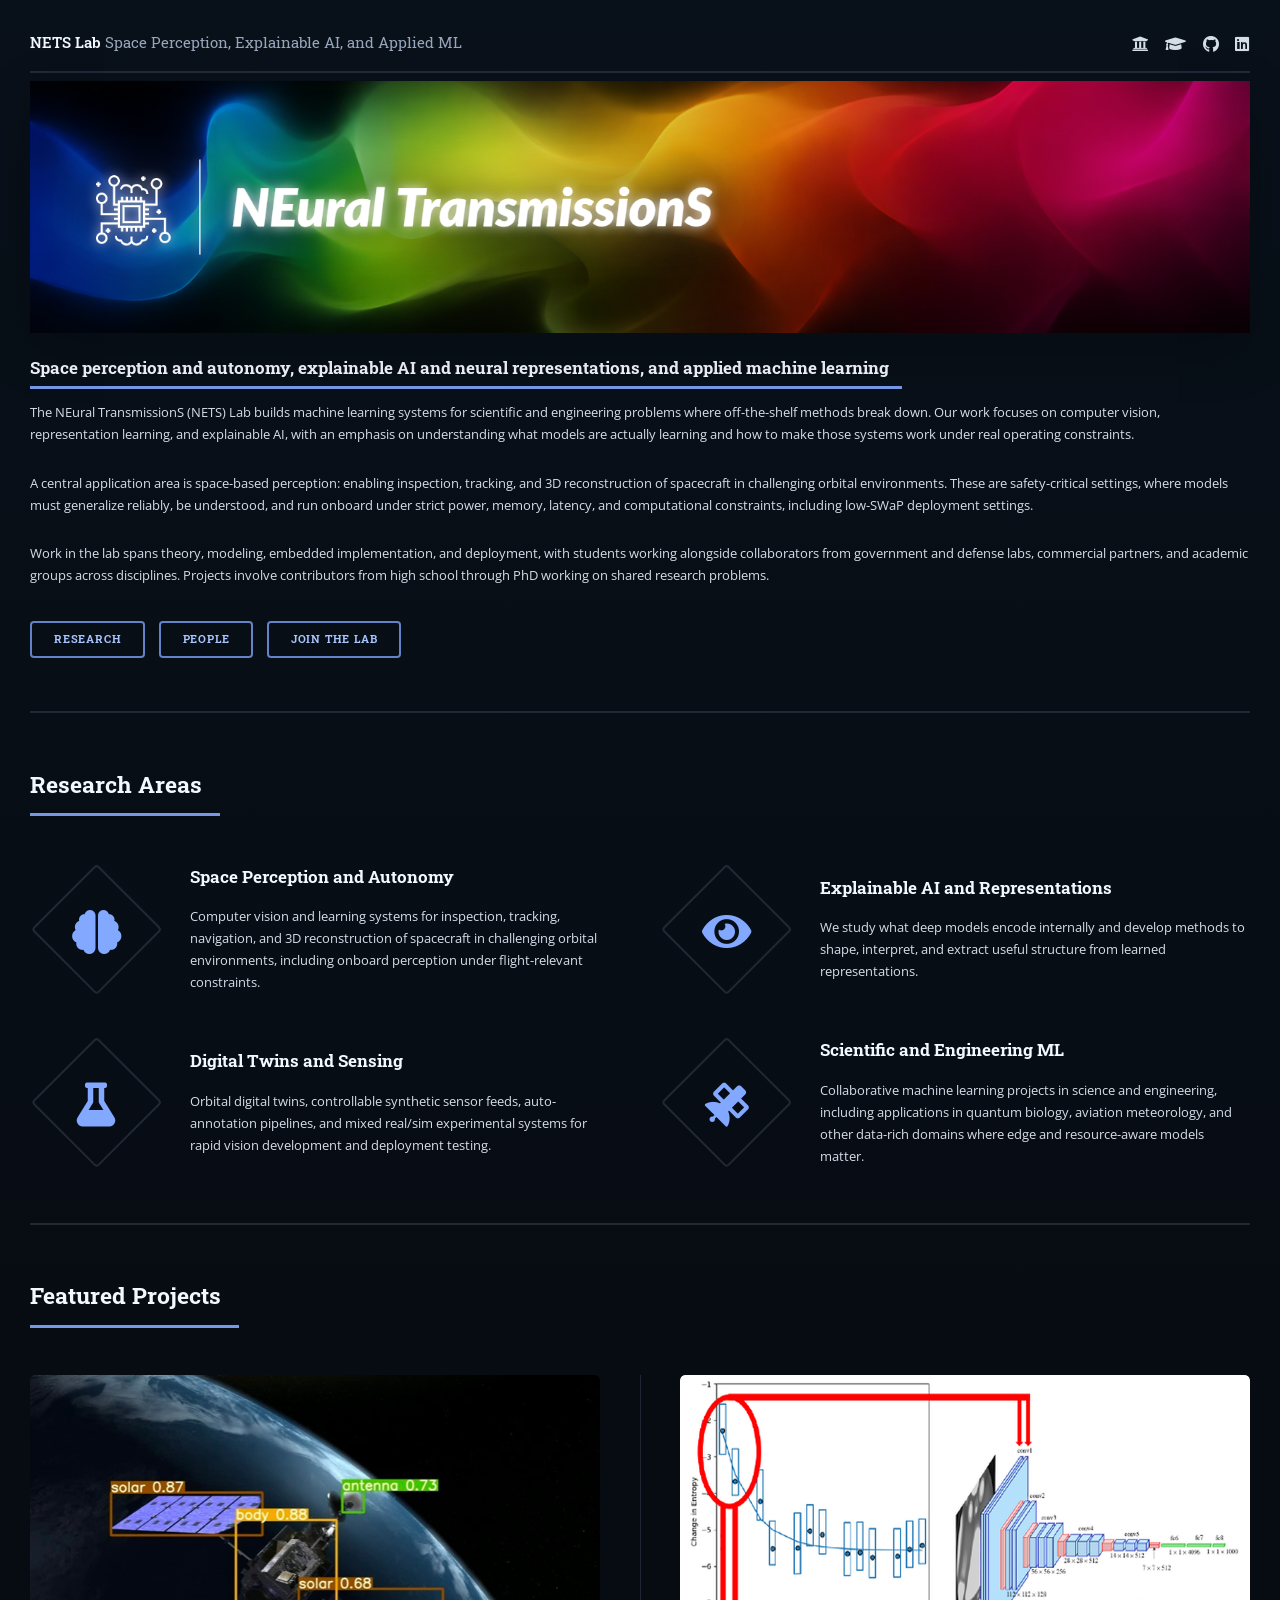
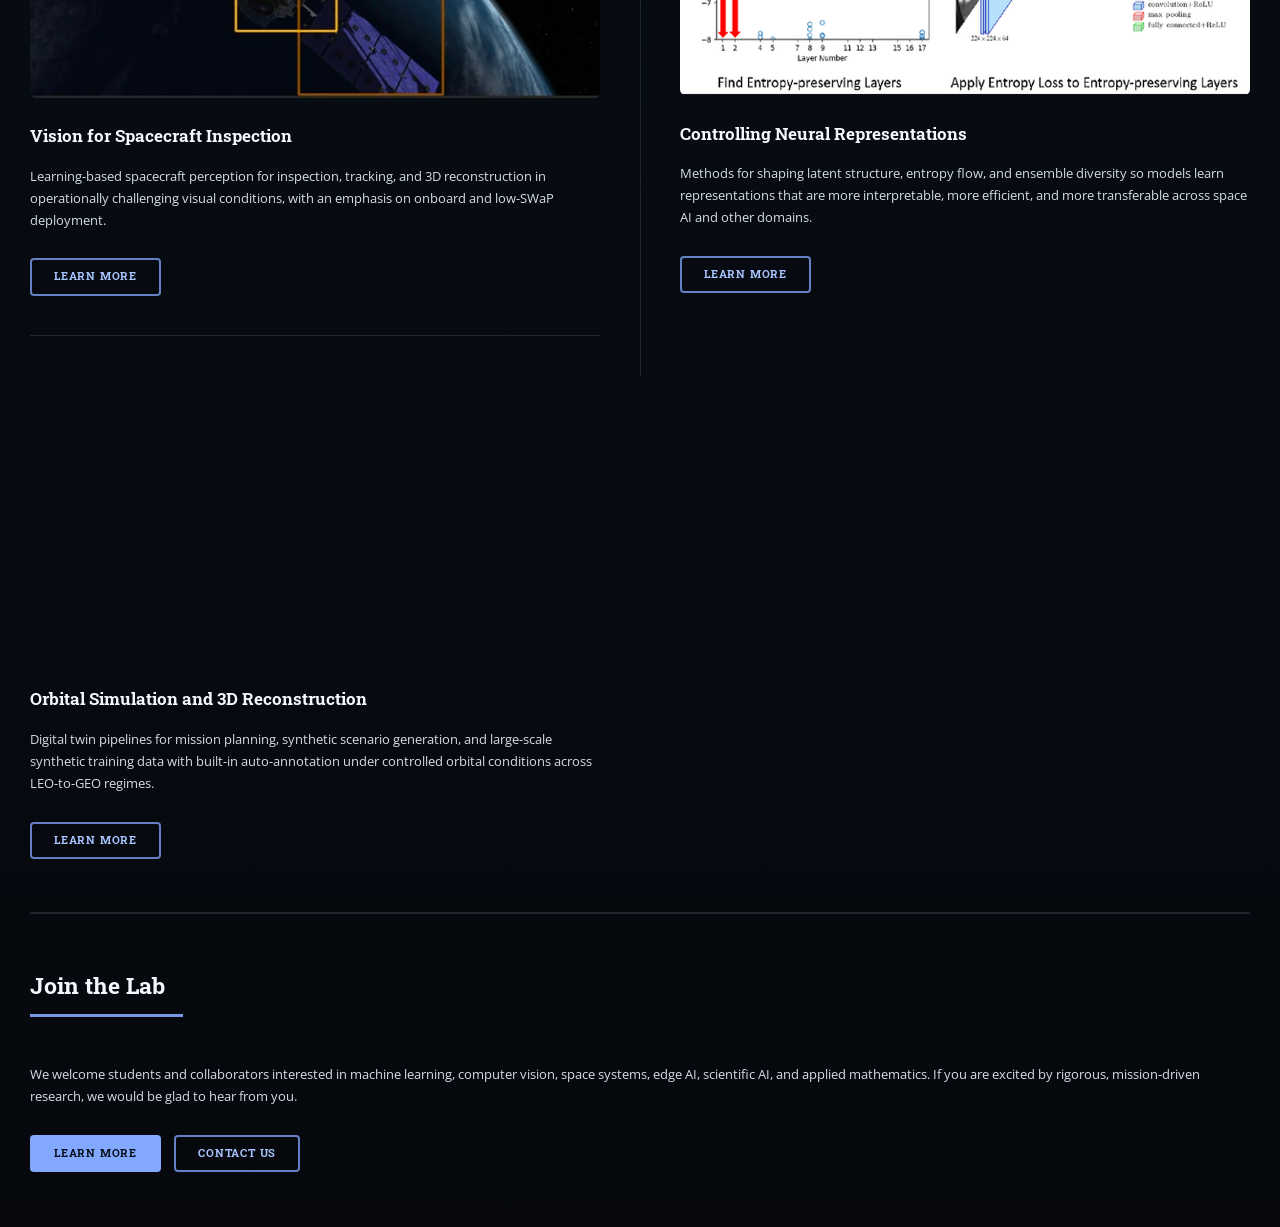
==== commit b65ef7f1: "Update lab website" ====
--- a/index.html
+++ b/index.html
@@ -9,7 +9,7 @@
 		<title>NETS Lab | NEural TransmissionS Lab</title>
 		<meta charset="utf-8" />
 		<meta name="viewport" content="width=device-width, initial-scale=1, user-scalable=no" />
-		<meta name="description" content="NETS Lab studies space perception and autonomy, explainable AI and neural representations, and applied machine learning for scientific and engineering problems." />
+		<meta name="description" content="NETS Lab studies space perception and autonomy, explainable AI and neural representations, edge deployment, and applied machine learning for scientific and engineering problems." />
 		<link rel="stylesheet" href="assets/css/main.css" />
 	</head>
 	<body class="is-preload home-page">
@@ -61,15 +61,15 @@
 						</header>
 
 						<p>
-							The NEural TransmissionS (NETS) Lab builds machine learning systems for scientific and engineering problems where off-the-shelf methods break down. Our work focuses on computer vision, representation learning, and explainable AI, with an emphasis on understanding what models are actually learning—not just how well they perform.
-						</p>
-
-						<p>
-							A central application area is space-based perception: enabling inspection, tracking, and 3D reconstruction of spacecraft in challenging orbital environments. These are safety-critical settings, where models must generalize reliably, be understood, and operate under strict computational constraints at deployment.
-						</p>
-
-						<p>
-							Work in the lab spans theory, modeling, and deployment, with students working alongside collaborators from government and defense labs, commercial partners, and academic groups across disciplines. Projects involve contributors from high school through PhD working on shared research problems.
+							The NEural TransmissionS (NETS) Lab builds machine learning systems for scientific and engineering problems where off-the-shelf methods break down. Our work focuses on computer vision, representation learning, and explainable AI, with an emphasis on understanding what models are actually learning and how to make those systems work under real operating constraints.
+						</p>
+
+						<p>
+							A central application area is space-based perception: enabling inspection, tracking, and 3D reconstruction of spacecraft in challenging orbital environments. These are safety-critical settings, where models must generalize reliably, be understood, and run onboard under strict power, memory, latency, and computational constraints, including low-SWaP deployment settings.
+						</p>
+
+						<p>
+							Work in the lab spans theory, modeling, embedded implementation, and deployment, with students working alongside collaborators from government and defense labs, commercial partners, and academic groups across disciplines. Projects involve contributors from high school through PhD working on shared research problems.
 						</p>
 
 						<ul class="actions">
@@ -92,7 +92,7 @@
 								<div class="content">
 									<h3>Space Perception and Autonomy</h3>
 									<p>
-										Computer vision and learning systems for inspection, tracking, navigation, and 3D reconstruction of spacecraft in challenging orbital environments.
+										Computer vision and learning systems for inspection, tracking, navigation, and 3D reconstruction of spacecraft in challenging orbital environments, including onboard perception under flight-relevant constraints.
 									</p>
 								</div>
 							</article>
@@ -112,7 +112,7 @@
 								<div class="content">
 									<h3>Digital Twins and Sensing</h3>
 									<p>
-										Orbital digital twins, controllable synthetic sensor feeds, auto-annotation pipelines, and mixed real/sim experimental systems for rapid vision development.
+										Orbital digital twins, controllable synthetic sensor feeds, auto-annotation pipelines, and mixed real/sim experimental systems for rapid vision development and deployment testing.
 									</p>
 								</div>
 							</article>
@@ -122,7 +122,7 @@
 								<div class="content">
 									<h3>Scientific and Engineering ML</h3>
 									<p>
-										Collaborative machine learning projects in science and engineering, including applications in quantum biology, aviation meteorology, and other data-rich domains.
+										Collaborative machine learning projects in science and engineering, including applications in quantum biology, aviation meteorology, and other data-rich domains where edge and resource-aware models matter.
 									</p>
 								</div>
 							</article>
@@ -138,10 +138,10 @@
 						<div class="posts">
 
 							<article>
-								<a href="research.html#representative-projects" class="image"><img src="images/project-1.jpg" alt="Spacecraft inspection project preview" /></a>
+								<a href="research.html#representative-projects" class="image"><img src="images/objdetection.png" alt="Spacecraft inspection and object detection preview" /></a>
 								<h3>Vision for Spacecraft Inspection</h3>
 								<p>
-									Learning-based perception systems for identifying, localizing, and understanding spacecraft structure in operationally challenging visual conditions.
+									Learning-based spacecraft perception for inspection, tracking, and 3D reconstruction in operationally challenging visual conditions, with an emphasis on onboard and low-SWaP deployment.
 								</p>
 								<ul class="actions">
 									<li><a href="research.html#representative-projects" class="button">Learn More</a></li>
@@ -149,10 +149,10 @@
 							</article>
 
 							<article>
-								<a href="research.html#representative-projects" class="image"><img src="images/project-2.jpg" alt="Neural representations project preview" /></a>
+								<a href="research.html#representative-projects" class="image"><img src="images/entropy-guidance-home.png" alt="Entropy guidance diagram for controlling neural representations" /></a>
 								<h3>Controlling Neural Representations</h3>
 								<p>
-									Methods for shaping latent structure, entropy flow, and ensemble diversity so models learn representations that are more interpretable and more transferable.
+									Methods for shaping latent structure, entropy flow, and ensemble diversity so models learn representations that are more interpretable, more efficient, and more transferable across space AI and other domains.
 								</p>
 								<ul class="actions">
 									<li><a href="research.html#representative-projects" class="button">Learn More</a></li>
@@ -160,10 +160,14 @@
 							</article>
 
 							<article>
-								<a href="research.html#representative-projects" class="image"><img src="images/project-3.jpg" alt="Orbital simulation and reconstruction project preview" /></a>
+								<a href="research.html#representative-projects" class="image">
+									<video autoplay muted loop playsinline preload="metadata" aria-label="Orbital simulation and reconstruction project preview">
+										<source src="images/dte_sim_website.mp4" type="video/mp4" />
+									</video>
+								</a>
 								<h3>Orbital Simulation and 3D Reconstruction</h3>
 								<p>
-									Integrated simulation and reconstruction pipelines for studying perception and autonomy across LEO-to-GEO operating regimes.
+									Digital twin pipelines for mission planning, synthetic scenario generation, and large-scale synthetic training data with built-in auto-annotation under controlled orbital conditions across LEO-to-GEO regimes.
 								</p>
 								<ul class="actions">
 									<li><a href="research.html#representative-projects" class="button">Learn More</a></li>
@@ -179,7 +183,7 @@
 							<h2>Join the Lab</h2>
 						</header>
 						<p>
-							We welcome students and collaborators interested in machine learning, computer vision, space systems, scientific AI, and applied mathematics. If you are excited by rigorous, mission-driven research, we would be glad to hear from you.
+							We welcome students and collaborators interested in machine learning, computer vision, space systems, edge AI, scientific AI, and applied mathematics. If you are excited by rigorous, mission-driven research, we would be glad to hear from you.
 						</p>
 						<ul class="actions">
 							<li><a href="join.html" class="button primary">Learn More</a></li>
@@ -213,15 +217,7 @@
 
 					<!-- Quick Links -->
 					<section>
-						<header class="major">
-							<h2>Quick Links</h2>
-						</header>
 						<div class="mini-posts">
-
-							<article>
-								<a href="research.html#all-publications" class="image"><img src="images/publications-preview.jpg" alt="Publications preview" /></a>
-								<p>Browse recent publications and selected scholarly output from the lab.</p>
-							</article>
 
 							<article>
 								<a href="people.html" class="image"><img src="images/nets-people-preview.jpg" alt="NETS Lab group photo" /></a>
@@ -229,7 +225,6 @@
 							</article>
 
 							<article>
-								<a href="join.html" class="image"><img src="images/join-preview.jpg" alt="Join preview" /></a>
 								<p>Learn about opportunities for undergraduate, master's, and PhD students.</p>
 							</article>
 
@@ -257,7 +252,7 @@
 								Melbourne, Florida
 							</li>
 							<li class="icon solid fa-globe">
-								<a href="https://www.fit.edu/faculty-profiles/w/white-ryan/">Florida Tech faculty profile</a>
+								<a href="https://www.fit.edu/faculty-profiles/w/white-ryan/">Dr. White's Faculty Profile</a>
 							</li>
 						</ul>
 					</section>
--- a/assets/css/main.css
+++ b/assets/css/main.css
@@ -1784,7 +1784,8 @@
     .posts article .image {
       display: block;
       margin: 0 0 2em 0; }
-      .posts article .image img {
+      .posts article .image img,
+      .posts article .image video {
         display: block;
         width: 100%; }
   @media screen and (min-width: 1681px) {
@@ -1844,6 +1845,9 @@
           margin-bottom: 0; }
           .posts article:last-child:after {
             display: none; } }
+
+.posts.compact-projects article p {
+  min-height: calc(1.65em * 4); }
 
 /* Wrapper */
 #wrapper {
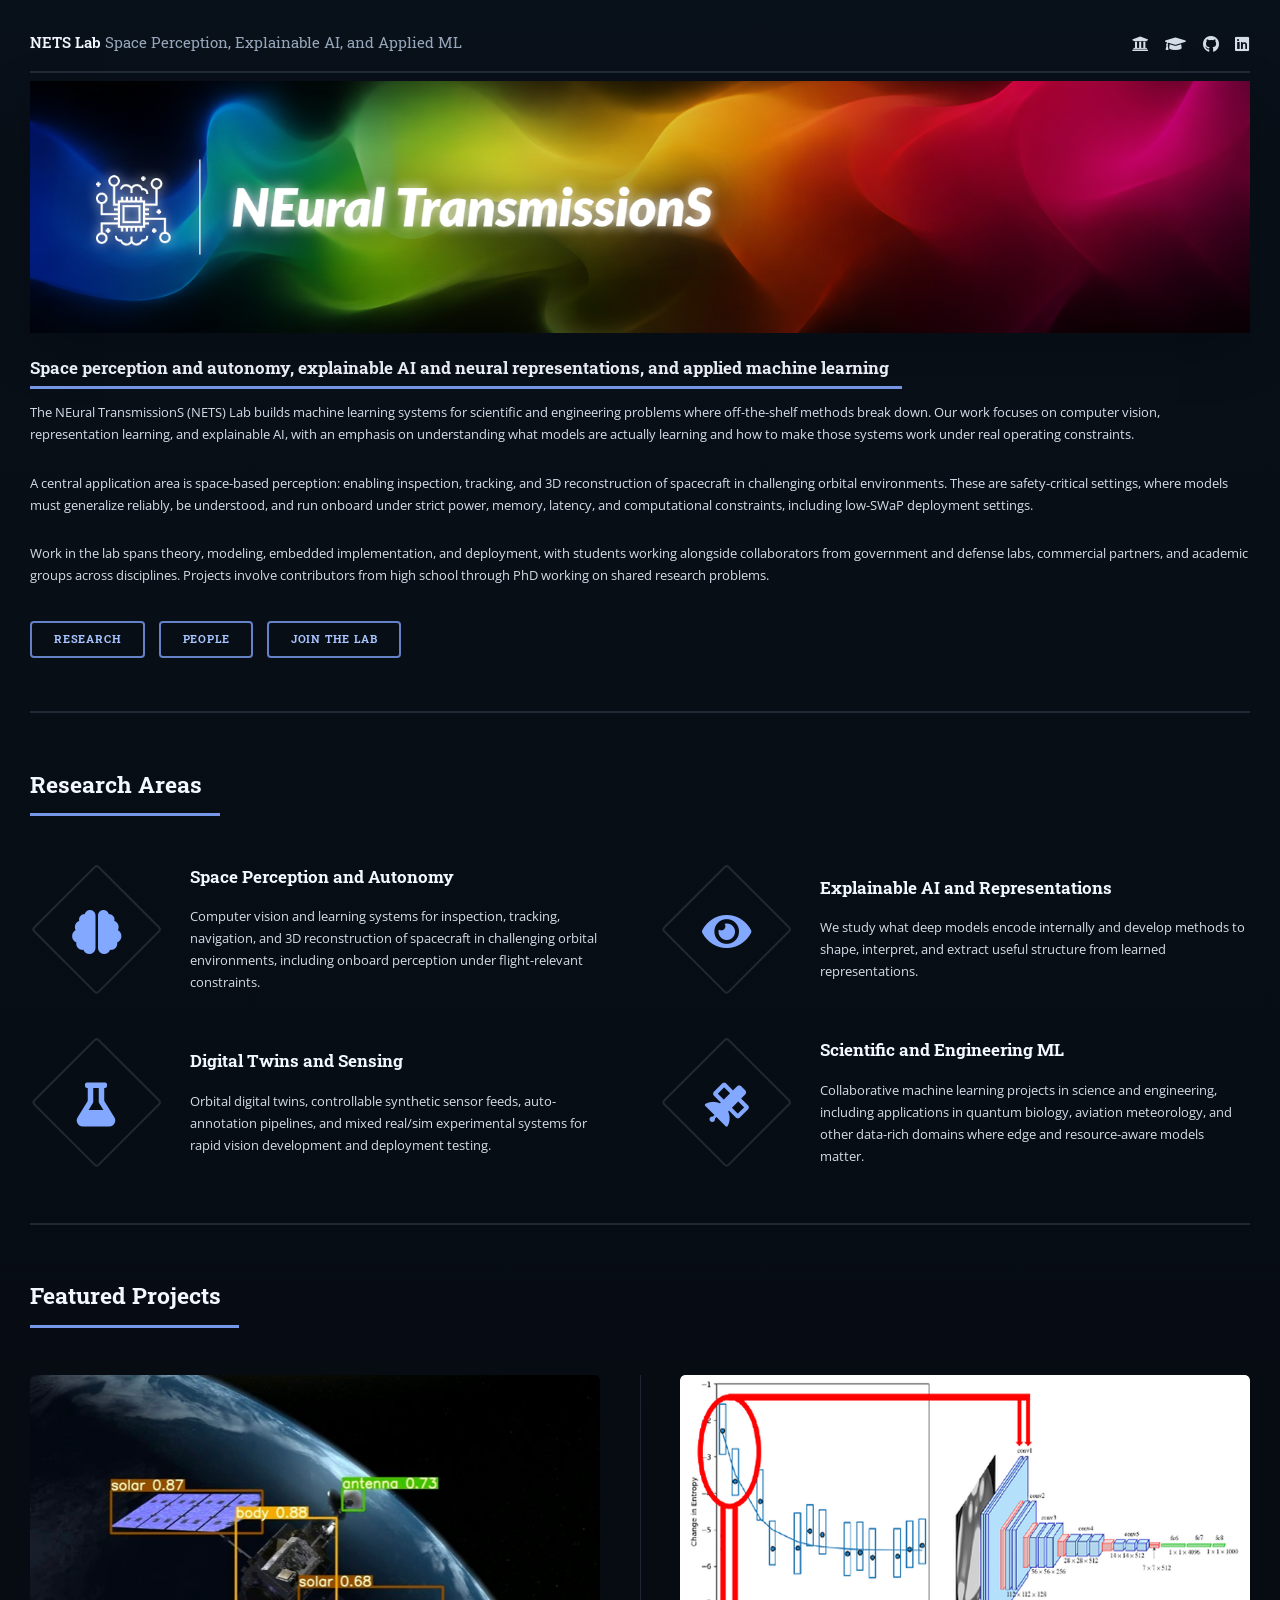
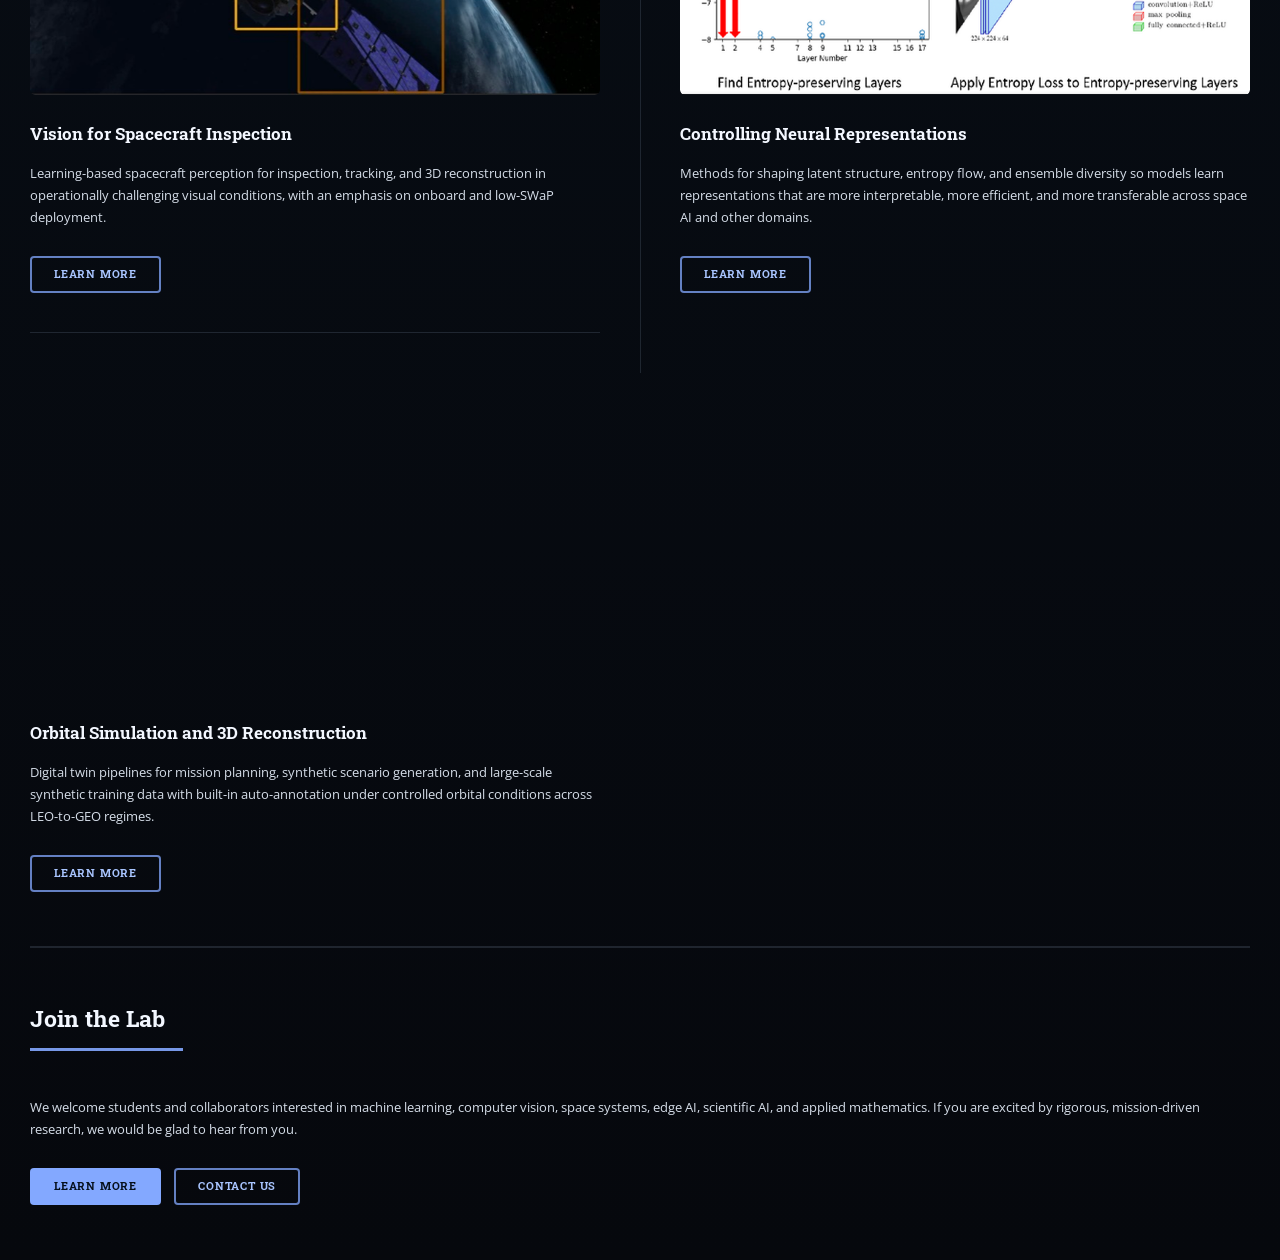
==== commit 292a484e: "Update lab website" ====
--- a/index.html
+++ b/index.html
@@ -135,7 +135,7 @@
 						<header class="major">
 							<h2>Featured Projects</h2>
 						</header>
-						<div class="posts">
+						<div class="posts featured-projects">
 
 							<article>
 								<a href="research.html#representative-projects" class="image"><img src="images/objdetection.png" alt="Spacecraft inspection and object detection preview" /></a>
--- a/assets/css/main.css
+++ b/assets/css/main.css
@@ -1849,6 +1849,14 @@
 .posts.compact-projects article p {
   min-height: calc(1.65em * 4); }
 
+.posts.featured-projects article .image {
+  aspect-ratio: 16 / 9;
+  overflow: hidden; }
+  .posts.featured-projects article .image img,
+  .posts.featured-projects article .image video {
+    height: 100%;
+    object-fit: cover; }
+
 /* Wrapper */
 #wrapper {
   display: -moz-flex;
